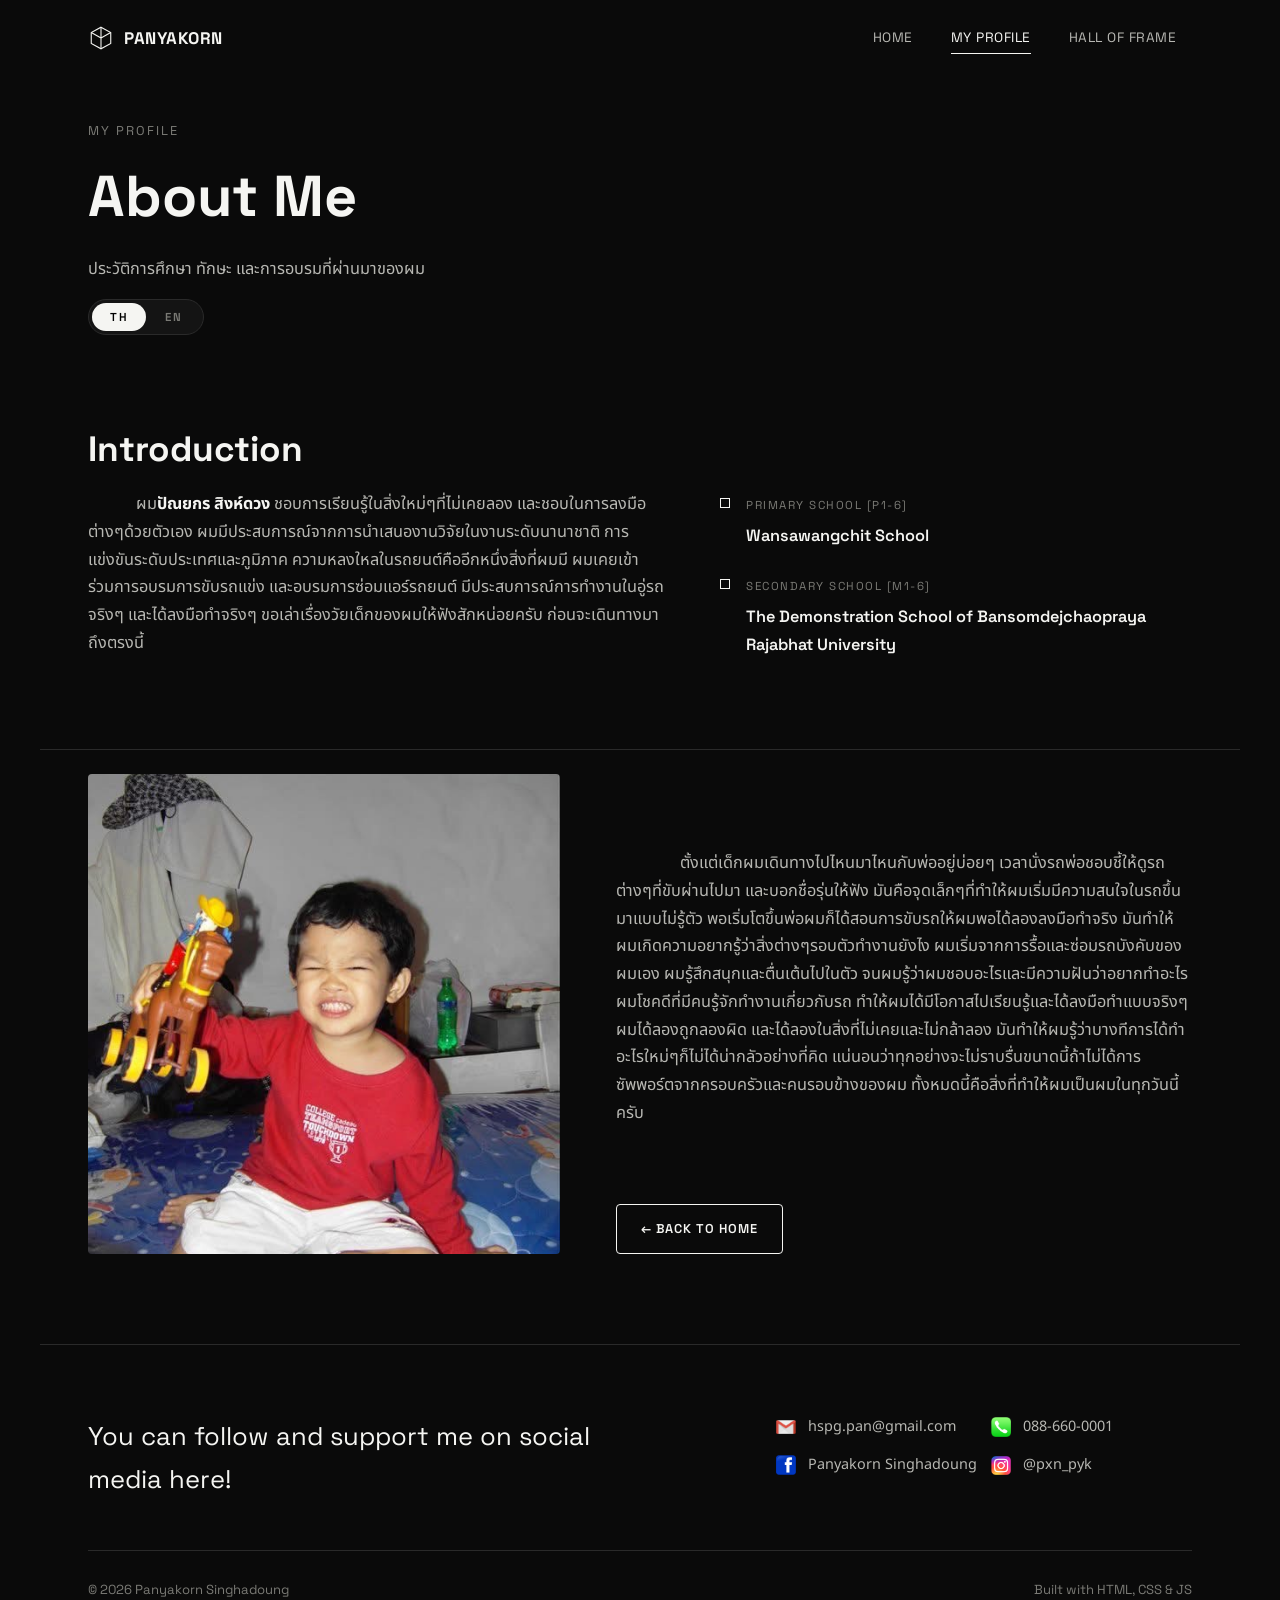
==== about.html @ c21e84cf "เปลี่ยนปุ่ม ORCID เป็นปุ่ม DOI ชี้ตรงไปหา paper บน IEEE Xplore ปุ่มเดิมพาไปหน้า ORCID ซึ่งเป็นรายการ" ====
<!DOCTYPE html>
<!-- data-active-lang = ภาษาที่กำลังแสดงอยู่ ('th' หรือ 'en') — js/script.js เป็นคนสลับค่านี้ตอนกดปุ่ม
     ค่าที่ตั้งไว้ตรงนี้คือภาษาเริ่มต้นตอนเปิดหน้าครั้งแรก -->
<html lang="th" data-active-lang="th">
<head>
<meta charset="UTF-8">
<meta name="viewport" content="width=device-width, initial-scale=1.0">
<title>My Profile | Panyakorn Singhadoung</title>
<meta name="description" content="ประวัติการศึกษา ทักษะ และการอบรมของ ปัณยกร สิงห์ดวง (Panyakorn Singhadoung)">
<link rel="canonical" href="https://panyakorn-pan.github.io/panyakorn-portfolio/about.html">

<!-- ===== การ์ดพรีวิวตอนแชร์ลิงก์ (ดูคำอธิบายเต็มใน index.html) ===== -->
<meta property="og:type" content="profile">
<meta property="og:site_name" content="Panyakorn Singhadoung">
<meta property="og:locale" content="th_TH">
<meta property="og:url" content="https://panyakorn-pan.github.io/panyakorn-portfolio/about.html">
<meta property="og:title" content="About Me — Panyakorn Singhadoung">
<meta property="og:description" content="ประวัติส่วนตัว การศึกษา และเรื่องเล่าวัยเด็ก ก่อนจะมาเป็นนักพัฒนา AI และหุ่นยนต์">
<meta property="og:image" content="https://panyakorn-pan.github.io/panyakorn-portfolio/images/og-card.jpg?v=2">
<meta property="og:image:width" content="1200">
<meta property="og:image:height" content="630">
<meta property="og:image:alt" content="Panyakorn Singhadoung">
<meta name="twitter:card" content="summary_large_image">
<meta name="twitter:title" content="About Me — Panyakorn Singhadoung">
<meta name="twitter:description" content="ประวัติส่วนตัว การศึกษา และเรื่องเล่าวัยเด็ก ก่อนจะมาเป็นนักพัฒนา AI และหุ่นยนต์">
<meta name="twitter:image" content="https://panyakorn-pan.github.io/panyakorn-portfolio/images/og-card.jpg?v=2">
<meta name="theme-color" content="#0a0a0a">

<link rel="icon" href="data:image/svg+xml,<svg xmlns=%22http://www.w3.org/2000/svg%22 viewBox=%220 0 100 100%22><rect width=%22100%22 height=%22100%22 rx=%2212%22 fill=%22%230a0a0a%22/><text x=%2250%22 y=%2266%22 font-size=%2250%22 font-family=%22sans-serif%22 font-weight=%22bold%22 fill=%22%23ffffff%22 text-anchor=%22middle%22>PS</text></svg>">
<link rel="preconnect" href="https://fonts.googleapis.com">
<link rel="preconnect" href="https://fonts.gstatic.com" crossorigin>
<link href="https://fonts.googleapis.com/css2?family=Noto+Sans+Thai:wght@300;400;500;600;700&family=Space+Grotesk:wght@500;600;700&display=swap" rel="stylesheet">
<link rel="stylesheet" href="css/style.css?v=15">
</head>
<body>

<!-- ม่านเปลี่ยนหน้า — เปิดหน้ามาม่านจะจางหายเอง / กดลิงก์แล้วม่านจะกลับมาก่อนเปลี่ยนหน้า -->
<div class="page-curtain"></div>

<header class="navbar" id="navbar">
  <div class="navbar__inner container">
    <a href="index.html" class="navbar__brand">
      <span class="logo-mark">
        <svg viewBox="0 0 48 48" fill="none" xmlns="http://www.w3.org/2000/svg" stroke="currentColor">
          <path d="M24 4L42 14V34L24 44L6 34V14L24 4Z" stroke-width="2"/>
          <path d="M24 4V24M24 24L42 14M24 24L6 14M24 24V44" stroke-width="2"/>
        </svg>
      </span>
      PANYAKORN
    </a>
    <nav class="navbar__nav" id="navMenu">
      <a href="index.html" class="nav-link">Home</a>
      <a href="about.html" class="nav-link active">My Profile</a>
      <a href="portfolio.html" class="nav-link">Hall of Frame</a>
    </nav>
    <button class="navbar__toggle" id="navToggle" aria-label="เปิดเมนู">
      <span></span><span></span><span></span>
    </button>
  </div>
</header>

<main>
  <div class="container page-header page-header--tight">
    <p class="page-header__eyebrow reveal">My Profile</p>
    <h1 class="page-header__title reveal">About Me</h1>
    <p class="page-header__desc reveal" data-lang="th">
      ประวัติการศึกษา ทักษะ และการอบรมที่ผ่านมาของผม
    </p>
    <p class="page-header__desc reveal" data-lang="en">
      My education, skills, and the training I've been through
    </p>

    <!-- ปุ่มเปลี่ยนภาษา TH / EN -->
    <div class="lang-switch reveal" id="langSwitch">
      <button type="button" class="lang-btn" data-set-lang="th">TH</button>
      <button type="button" class="lang-btn" data-set-lang="en">EN</button>
    </div>
  </div>

  <!-- About -->
  <section id="about" class="container section">
    <h2 class="section__title reveal">Introduction</h2>
    <div class="about__grid">
      <p class="about__text reveal" data-lang="th">
        &emsp;&emsp;&emsp;ผม<strong>ปัณยกร สิงห์ดวง</strong> ชอบการเรียนรู้ในสิ่งใหม่ๆที่ไม่เคยลอง และชอบในการลงมือต่างๆด้วยตัวเอง
        ผมมีประสบการณ์จากการนำเสนองานวิจัยในงานระดับนานาชาติ การแข่งขันระดับประเทศและภูมิภาค
        ความหลงใหลในรถยนต์คืออีกหนึ่งสิ่งที่ผมมี ผมเคยเข้าร่วมการอบรมการขับรถแข่ง และอบรมการซ่อมแอร์รถยนต์
        มีประสบการณ์การทำงานในอู่รถจริงๆ และได้ลงมือทำจริงๆ ขอเล่าเรื่องวัยเด็กของผมให้ฟังสักหน่อยครับ ก่อนจะเดินทางมาถึงตรงนี้
      </p>
      <p class="about__text reveal" data-lang="en">
        &emsp;&emsp;&emsp;I'm <strong>Panyakorn Singhadoung</strong>. I love learning things I've never tried before,
        and I enjoy getting hands-on with everything myself. I have experience presenting research at international
        conferences, as well as competing at national and regional levels. A passion for cars is another part of who
        I am — I've attended race driving training and automotive air conditioning repair training, and I've worked
        hands-on in a real garage. Let me tell you a little about my childhood, before I arrived where I am today.
      </p>

      <div class="edu-timeline reveal">
        <div class="edu-item">
          <div class="edu-dot"></div>
          <div class="edu-info">
            <span class="edu-level">Primary School [P1-6]</span>
            <h4>Wansawangchit School</h4>
          </div>
        </div>
        <div class="edu-item">
          <div class="edu-dot"></div>
          <div class="edu-info">
            <span class="edu-level">Secondary School [M1-6]</span>
            <h4>The Demonstration School of Bansomdejchaopraya Rajabhat University</h4>
          </div>
        </div>
      </div>
    </div>
  </section>

  <!-- Childhood story -->
  <section id="childhood" class="container section">
    <div class="childhood__grid">
      <div class="childhood__media reveal">
        <img src="images/Auto-slide/1.jpg" alt="Panyakorn's childhood" class="childhood-slide is-active">
        <img src="images/Auto-slide/2.jpg" alt="Panyakorn's childhood" class="childhood-slide">
      </div>
      <!-- คอลัมน์ขวา: ข้อความอยู่กลาง + ปุ่มปักไว้ก้นคอลัมน์
           คอลัมน์นี้สูงเท่ารูปทางซ้าย ปุ่มจึงอยู่ระดับเดียวกับขอบล่างของรูปพอดี -->
      <div class="childhood__col">
      <p class="childhood__text reveal" data-lang="th">
        &emsp;&emsp;&emsp;&emsp;ตั้งแต่เด็กผมเดินทางไปไหนมาไหนกับพ่ออยู่บ่อยๆ เวลานั่งรถพ่อชอบชี้ให้ดูรถต่างๆที่ขับผ่านไปมา และบอกชื่อรุ่นให้ฟัง
        มันคือจุดเล็กๆที่ทำให้ผมเริ่มมีความสนใจในรถขึ้นมาแบบไม่รู้ตัว พอเริ่มโตขึ้นพ่อผมก็ได้สอนการขับรถให้ผมพอได้ลองลงมือทำจริง
        มันทำให้ผมเกิดความอยากรู้ว่าสิ่งต่างๆรอบตัวทำงานยังไง ผมเริ่มจากการรื้อและซ่อมรถบังคับของผมเอง ผมรู้สึกสนุกและตื่นเต้นไปในตัว
        จนผมรู้ว่าผมชอบอะไรและมีความฝันว่าอยากทำอะไร ผมโชคดีที่มีคนรู้จักทำงานเกี่ยวกับรถ ทำให้ผมได้มีโอกาสไปเรียนรู้และได้ลงมือทำแบบจริงๆ
        ผมได้ลองถูกลองผิด และได้ลองในสิ่งที่ไม่เคยและไม่กล้าลอง มันทำให้ผมรู้ว่าบางทีการได้ทำอะไรใหม่ๆก็ไม่ได้น่ากลัวอย่างที่คิด
        แน่นอนว่าทุกอย่างจะไม่ราบรื่นขนาดนี้ถ้าไม่ได้การซัพพอร์ตจากครอบครัวและคนรอบข้างของผม ทั้งหมดนี้คือสิ่งที่ทำให้ผมเป็นผมในทุกวันนี้ครับ
      </p>
      <p class="childhood__text reveal" data-lang="en">
        &emsp;&emsp;&emsp;&emsp;Ever since I was little, I often travelled around with my dad. While riding in the car,
        he liked to point out the cars passing by and tell me their model names. That was the small spark that got me
        interested in cars without even realising it. As I grew older, my dad taught me how to drive, giving me the
        chance to actually try it hands-on. It made me curious about how the things around me work. I started by taking
        apart and repairing my own RC cars — I found it fun and exciting at the same time. That's how I came to know
        what I love and what I dream of doing. I was lucky to know people who work with cars, which gave me the chance
        to learn and get real hands-on experience. I got to try, make mistakes, and attempt things I had never done or
        never dared to do. It taught me that trying something new isn't always as scary as it seems. Of course, none of
        this would have gone so smoothly without the support of my family and the people around me. All of this is what
        has made me who I am today.
      </p>

        <a href="index.html" class="btn-outline about-back-btn">← Back to Home</a>
      </div>
    </div>
  </section>
</main>

<footer class="footer container">
  <div class="footer__top">
    <p class="footer__tagline reveal">
      You can follow and support me on social media here!
    </p>
    <div class="footer__contact reveal">
      <a href="mailto:hspg.pan@gmail.com" class="contact-item"><img class="contact-icon" src="images/icons/email.png" alt="">hspg.pan@gmail.com</a>
      <a href="tel:0886600001" class="contact-item"><img class="contact-icon" src="images/icons/phone.png" alt="">088-660-0001</a>
      <span class="contact-item"><img class="contact-icon" src="images/icons/facebook.png" alt="">Panyakorn Singhadoung</span>
      <a href="https://instagram.com/pxn_pyk" target="_blank" rel="noopener" class="contact-item"><img class="contact-icon" src="images/icons/instagram.png" alt="">@pxn_pyk</a>
    </div>
  </div>
  <div class="footer__bottom">
    <span>© <span id="year"></span> Panyakorn Singhadoung</span>
    <span>Built with HTML, CSS &amp; JS</span>
  </div>
</footer>

<a href="#" class="scroll-top" id="scrollTop" aria-label="กลับขึ้นบนสุด">↑</a>

<script src="js/script.js?v=15"></script>
</body>
</html>
---- css/style.css ----
/* ==========================================================================
   Panyakorn Singhadoung — Portfolio
   Theme: Monochrome / Photo-block (inspired by user's Canva concept)
   ========================================================================== */

:root {
  --bg: #0a0a0a;
  --panel: #000000;
  --surface: #141414;
  --surface-2: #1c1c1c;
  --border: #2a2a2a;
  --text: #f5f5f2;
  --text-dim: #b7b7b2;
  --text-faint: #7a7a75;
  /* สีเน้น "สีเดียว" ของทั้งเว็บ ใช้กับปุ่มลิงก์ไปสำนักพิมพ์ (ปุ่ม DOI) เท่านั้น
     เป็นสีน้ำเงิน IEEE (#00629b) ที่ทำให้สว่างขึ้นเพื่อให้อ่านออกบนพื้นดำ
     (สีต้นฉบับเข้มเกินไป วางบนพื้น #0a0a0a แล้วแทบมองไม่เห็น)
     ⚠️ ธีมเว็บนี้คือขาวดำล้วน ถ้าจะเพิ่มสีเน้นอื่นอีก ให้คิดให้ดีก่อน */
  --accent: #4f9fd4;
  --radius: 4px;
  --font-head: 'Space Grotesk', 'Noto Sans Thai', sans-serif;
  --font-body: 'Noto Sans Thai', sans-serif;
}

* { margin: 0; padding: 0; box-sizing: border-box; }

html { scroll-behavior: smooth; }

body {
  background: var(--bg);
  color: var(--text);
  font-family: var(--font-body);
  line-height: 1.7;
  overflow-x: hidden;
}

.container {
  width: 100%;
  max-width: 1200px;
  margin: 0 auto;
  /* ระยะขอบซ้าย-ขวา ปรับตามขนาดจอเอง: มือถือ 20px / แท็บเล็ต-คอมค่อยๆ กว้างขึ้น / สูงสุด 48px
     ⚠️ คลาสอื่นที่ใช้คู่กับ .container (เช่น .section .page-header .footer)
        ห้ามเขียน padding แบบย่อ เช่น "90px 0" เพราะจะไปล้างระยะขอบนี้ทิ้ง
        ทำให้เนื้อหาชิดขอบจอ ให้ใช้ padding-top / padding-bottom แยกเสมอ */
  padding: 0 clamp(20px, 4vw, 48px);
}

img { max-width: 100%; display: block; }
a { color: inherit; text-decoration: none; }

/* ---------- Logo mark ---------- */
.logo-mark {
  width: 26px;
  height: 26px;
  flex-shrink: 0;
}
.logo-mark svg { width: 100%; height: 100%; }

/* ---------- Navbar ---------- */
.navbar {
  position: fixed;
  top: 0; left: 0; right: 0;
  z-index: 100;
  background: rgba(10, 10, 10, 0);
  border-bottom: 1px solid transparent;
  transition: border-color .3s ease, background .3s ease;
}
.navbar.scrolled {
  border-bottom-color: var(--border);
  background: rgba(10, 10, 10, 0.92);
  backdrop-filter: blur(8px);
}
.navbar__inner {
  display: flex;
  align-items: center;
  justify-content: space-between;
  height: 76px;
}
.navbar__brand {
  display: flex;
  align-items: center;
  gap: 10px;
  font-family: var(--font-head);
  font-weight: 700;
  font-size: 1.05rem;
  letter-spacing: 0.5px;
  color: var(--text);
}
.navbar__nav {
  display: flex;
  gap: 6px;
}
.nav-link {
  font-family: var(--font-head);
  font-size: 0.85rem;
  letter-spacing: 0.5px;
  text-transform: uppercase;
  color: var(--text-dim);
  padding: 10px 16px;
  transition: color .2s ease;
  position: relative;
}
.nav-link::after {
  content: '';
  position: absolute;
  left: 16px; right: 16px; bottom: 6px;
  height: 1px;
  background: var(--text);
  transform: scaleX(0);
  transform-origin: left;
  transition: transform .25s ease;
}
.nav-link:hover { color: var(--text); }
.nav-link:hover::after { transform: scaleX(1); }
.nav-link.active { color: var(--text); }
.nav-link.active::after { transform: scaleX(1); }

/* ปุ่มขีดสามขีด (โผล่เฉพาะจอมือถือ)
   ไม่ใส่กรอบสี่เหลี่ยม เพราะกรอบสี var(--border) จางเกินบนพื้นดำ
   จนเห็นเป็นสี่เหลี่ยมมัวๆ แล้วเส้นบางๆ ข้างในกลืนหายไป
   เอาแค่ 3 ขีดขาวหนาชัดๆ อ่านง่ายกว่าบนจอมือถือความละเอียดสูง */
.navbar__toggle {
  display: none;
  flex-direction: column;
  align-items: center;
  justify-content: center;
  gap: 6px;
  width: 44px;          /* พื้นที่กดขนาดมาตรฐานสำหรับนิ้ว */
  height: 44px;
  padding: 0;
  background: transparent;
  border: none;
  cursor: pointer;
}
.navbar__toggle span {
  display: block;
  width: 26px;
  height: 3px;
  border-radius: 2px;
  background: var(--text);
  transition: transform .25s ease, opacity .25s ease;
}
/* ตอนเปิดเมนู 3 ขีดพับเป็นกากบาท — 9px = ความสูงเส้น 3px + ระยะห่าง 6px
   ถ้าแก้ height หรือ gap ด้านบน ต้องแก้เลข 9px นี้ให้ตรงกันด้วย */
.navbar__toggle.open span:nth-child(1) { transform: translateY(9px) rotate(45deg); }
.navbar__toggle.open span:nth-child(2) { opacity: 0; }
.navbar__toggle.open span:nth-child(3) { transform: translateY(-9px) rotate(-45deg); }

/* ---------- Buttons ---------- */
.btn-outline {
  display: inline-flex;
  align-items: center;
  gap: 10px;
  padding: 13px 24px;
  border: 1px solid var(--text);
  border-radius: var(--radius);
  font-family: var(--font-head);
  font-size: 0.8rem;
  letter-spacing: 1px;
  text-transform: uppercase;
  font-weight: 600;
  color: var(--text);
  background: transparent;
  transition: background .2s ease, color .2s ease;
  width: fit-content;
}
.btn-outline:hover { background: var(--text); color: #000; }
.btn-outline .arrow { transition: transform .2s ease; }
.btn-outline:hover .arrow { transform: translateX(4px); }

.btn-solid {
  display: inline-flex;
  align-items: center;
  gap: 10px;
  padding: 13px 26px;
  border-radius: var(--radius);
  font-family: var(--font-head);
  font-size: 0.8rem;
  letter-spacing: 1px;
  text-transform: uppercase;
  font-weight: 600;
  background: var(--text);
  color: #000;
  transition: opacity .2s ease;
  width: fit-content;
}
.btn-solid:hover { opacity: 0.8; }
.btn-solid .arrow { transition: transform .2s ease; }
.btn-solid:hover .arrow { transform: translate(3px, -3px); }

/* ---------- Page header (for sub-pages) ---------- */
.page-header {
  /* แยก top/bottom ไม่ใช้แบบย่อ เพื่อไม่ให้ไปล้างระยะขอบซ้าย-ขวาของ .container */
  padding-top: 160px;
  padding-bottom: 60px;
}
.page-header--center {
  text-align: center;
}
.page-header--center .page-header__desc {
  margin-left: auto;
  margin-right: auto;
  max-width: none;
  white-space: nowrap;
  font-size: clamp(0.62rem, 2.7vw, 1.02rem);
}
.page-header--center .page-header__title {
  font-size: clamp(2.6rem, 7.5vw, 4.6rem);
}
.page-header__eyebrow {
  font-family: var(--font-head);
  font-size: 0.8rem;
  letter-spacing: 2px;
  text-transform: uppercase;
  color: var(--text-faint);
  margin-bottom: 16px;
}
.page-header__title {
  font-family: var(--font-head);
  font-weight: 700;
  font-size: clamp(2.2rem, 6vw, 3.6rem);
  margin-bottom: 20px;
}
.page-header__desc {
  color: var(--text-dim);
  max-width: 620px;
  font-size: 1.02rem;
}

/* ---------- Language switch (TH / EN) ---------- */
.lang-switch {
  display: inline-flex;
  gap: 1px;
  margin-top: 24px;
  border: 1px solid var(--border);
  border-radius: 999px;
  padding: 3px;
  background: var(--surface);
}
.lang-btn {
  font-family: var(--font-head);
  font-size: 0.72rem;
  letter-spacing: 1.5px;
  font-weight: 600;
  padding: 7px 18px;
  border: none;
  border-radius: 999px;
  background: transparent;
  color: var(--text-faint);
  cursor: pointer;
  transition: background .2s ease, color .2s ease;
}
.lang-btn:hover { color: var(--text); }
.lang-btn.active { background: var(--text); color: #000; }
/* ในหน้ารายละเอียดผลงาน ปุ่มอยู่บนสุดของคอลัมน์ขวาอยู่แล้ว ไม่ต้องเว้นบนซ้ำ */
.project-detail__info .lang-switch { margin-top: 0; align-self: flex-start; }
/* ---- การซ่อน/แสดงข้อความตามภาษา ----
   คุมด้วย CSS ล้วน โดยอ่านจาก data-active-lang ที่แท็ก <html>
   ทำแบบนี้เพราะ: ถ้ารอให้ JS มาซ่อน แล้ว JS โหลดช้าหรือเบราว์เซอร์ยังใช้ไฟล์เก่าที่แคชไว้
   ข้อความจะโผล่ทั้ง 2 ภาษาพร้อมกัน (อาการ "รวน") — วิธีนี้ซ่อนไว้ตั้งแต่แรกเสมอ ไม่ต้องรอ JS */
[data-lang] { display: none; }
html[data-active-lang="th"] [data-lang="th"] { display: block; }
html[data-active-lang="en"] [data-lang="en"] { display: block; }
/* ลดระยะห่างระหว่างปุ่มเปลี่ยนภาษา กับหัวข้อ Introduction ที่อยู่ถัดลงมา
   (เจาะจงเฉพาะ #about ในหน้า My Profile — ไม่กระทบ section อื่นในเว็บ) */
#about { padding-top: 24px; }

/* หัวข้อบนสุดแบบกระชับ (ใช้เฉพาะหน้า My Profile) — ขยับขึ้นบน + ลดช่องไฟระหว่างบรรทัด
   ไม่กระทบหน้า Hall of Frame กับหน้ารายละเอียดผลงาน ที่ใช้ .page-header ปกติ */
.page-header--tight { padding-top: 120px; }
.page-header--tight .page-header__eyebrow { margin-bottom: 6px; }
.page-header--tight .page-header__title { margin-bottom: 10px; }
.page-header--tight .lang-switch { margin-top: 16px; }

/* ---------- Split block (hero / preview rows) ---------- */
.split-block {
  display: grid;
  grid-template-columns: 1fr 1fr;
  min-height: 560px;
  border-bottom: 1px solid var(--border);
}
.split-block__panel {
  background: var(--panel);
  padding: 90px 64px;
  display: flex;
  flex-direction: column;
  justify-content: center;
  gap: 22px;
}
.split-block__media {
  position: relative;
  overflow: hidden;
  background: var(--surface);
  min-height: 320px;
}
.split-block__media img {
  position: absolute;
  inset: 0;
  width: 100%;
  height: 100%;
  object-fit: cover;
}

.media-placeholder {
  position: absolute;
  inset: 0;
  display: flex;
  flex-direction: column;
  align-items: center;
  justify-content: center;
  gap: 14px;
  text-align: center;
  padding: 24px;
  color: var(--text-faint);
  background:
    repeating-linear-gradient(135deg, var(--surface), var(--surface) 18px, var(--surface-2) 18px, var(--surface-2) 36px);
}
.media-placeholder svg { width: 46px; height: 46px; opacity: 0.5; }
.media-placeholder p {
  font-size: 0.78rem;
  line-height: 1.6;
  max-width: 260px;
  font-family: var(--font-head);
  letter-spacing: 0.3px;
}

/* Hero-specific */
.hero-panel__logo { margin-bottom: auto; }
.hero-panel__name {
  font-family: var(--font-head);
  line-height: 1.05;
}
.hero-panel__name .line-sm {
  display: block;
  font-size: clamp(1.1rem, 2.2vw, 1.5rem);
  font-weight: 500;
  color: var(--text-dim);
  margin-bottom: 6px;
}
.hero-panel__name .line-lg {
  display: block;
  font-size: clamp(2.1rem, 5.2vw, 3.4rem);
  font-weight: 700;
}

/* ---- ชื่อบนหน้าแรกเลื่อนขึ้นมาทีละบรรทัด ----
   .line-mask = กรอบซ่อน ตัวหนังสือข้างในเริ่มจากใต้กรอบแล้วเลื่อนขึ้นมา
   ทำด้วย CSS animation ล้วน (ไม่ใช้ JS) ถ้า JS พังอนิเมชันก็ยังทำงาน
   padding/margin-bottom เผื่อที่ให้หางตัว y กับ g ไม่ถูกกรอบตัดขาด */
.line-mask {
  display: block;
  overflow: hidden;
  /* เผื่อที่ให้หางตัว y / g ไม่ถูกกรอบตัด (line-height 1.05 แคบกว่าความสูงหมึกจริงของฟอนต์)
     margin-bottom ติดลบเท่ากัน เพื่อหักระยะคืน ระยะห่างระหว่างบรรทัดจึงไม่เปลี่ยน */
  padding-bottom: 0.26em;
  margin-bottom: -0.26em;
}
.line-mask > .line-lg {
  animation: lineUp 1.15s cubic-bezier(.16, 1, .3, 1) both;
}
/* หน่วงเวลาไล่กันทีละบรรทัด = จังหวะแบบม่านเปิด
   เว้นห่างกัน 0.15s ยิ่งห่างยิ่งเห็นชัดว่ามาทีละบรรทัด (แต่ถ้าห่างเกินจะรู้สึกอืด) */
.line-mask:nth-child(1) > .line-lg { animation-delay: .35s; }
.line-mask:nth-child(2) > .line-lg { animation-delay: .50s; }
.line-mask:nth-child(3) > .line-lg { animation-delay: .65s; }
@keyframes lineUp {
  /* 130% ไม่ใช่ 110% — เพราะกรอบถูกขยายลงมาด้วย padding-bottom ด้านบน
     ถ้าดันลงน้อยกว่านี้ หัวตัวอักษรจะโผล่เป็นเส้นบางๆ ให้เห็นก่อนอนิเมชันเริ่ม */
  from { transform: translateY(130%); }
  to   { transform: translateY(0); }
}
/* โลโก้กับรูปค่อยๆ จางเข้ามาก่อนชื่อเล็กน้อย */
.hero-panel .hero-panel__logo {
  animation: fadeIn .8s ease .12s both;
}
@keyframes fadeIn {
  from { opacity: 0; }
  to   { opacity: 1; }
}
.hero-panel__tagline {
  color: var(--text-dim);
  font-size: 0.95rem;
  max-width: 420px;
}

/* Preview block text */
.preview-panel__title {
  font-family: var(--font-head);
  font-weight: 700;
  font-size: clamp(1.8rem, 4vw, 2.6rem);
}
.preview-panel__desc {
  color: var(--text-dim);
  font-size: 0.98rem;
  max-width: 420px;
}

/* ---------- Section shared ---------- */
.section { padding-top: 90px; padding-bottom: 90px; border-bottom: 1px solid var(--border); }
.section:last-of-type { border-bottom: none; }
.section__title {
  font-family: var(--font-head);
  font-weight: 700;
  font-size: clamp(1.6rem, 3vw, 2.2rem);
  margin-bottom: 12px;
}
.section__subtitle {
  color: var(--text-dim);
  margin-bottom: 44px;
  max-width: 640px;
}

/* ---------- About page ---------- */
.about__grid {
  display: grid;
  grid-template-columns: 1.1fr 0.9fr;
  gap: 56px;
  align-items: start;
}
.about__text { color: var(--text-dim); font-size: 1.02rem; }
.about__text strong { color: var(--text); }

.edu-timeline { display: flex; flex-direction: column; gap: 22px; }
.edu-item { display: flex; gap: 16px; align-items: flex-start; }
.edu-dot {
  width: 10px; height: 10px;
  margin-top: 7px;
  border: 1px solid var(--text);
  flex-shrink: 0;
}
.edu-level {
  font-family: var(--font-head);
  font-size: 0.72rem;
  color: var(--text-faint);
  text-transform: uppercase;
  letter-spacing: 1.5px;
}
.edu-info h4 { font-size: 1.02rem; margin-top: 4px; color: var(--text); font-weight: 600; font-family: var(--font-head); }

/* Childhood story */
#childhood { padding-top: 24px; }
.childhood__grid {
  display: grid;
  grid-template-columns: 0.9fr 1.1fr;
  gap: 56px;
  align-items: center;
}
.childhood__media {
  position: relative;
  overflow: hidden;
  background: var(--surface);
  min-height: 480px;
  border-radius: var(--radius);
}
.childhood__media img {
  position: absolute;
  inset: 0;
  width: 100%;
  height: 100%;
  object-fit: cover;
}
.childhood__media .childhood-slide {
  opacity: 0;
  transition: opacity 1.4s ease;
}
.childhood__media .childhood-slide.is-active {
  opacity: 1;
}
.childhood__text { color: var(--text-dim); font-size: 1.02rem; }

/* ---------- Portfolio / Hall of Frame ---------- */
.portfolio__filters {
  display: flex;
  flex-wrap: wrap;
  gap: 10px;
  margin-bottom: 32px;
}
.filter-pill {
  font-family: var(--font-head);
  font-size: 0.78rem;
  letter-spacing: 1px;
  text-transform: uppercase;
  font-weight: 600;
  padding: 10px 20px;
  border-radius: 999px;
  border: 1px solid var(--border);
  background: transparent;
  color: var(--text-dim);
  cursor: pointer;
  transition: background .2s ease, color .2s ease, border-color .2s ease;
}
.filter-pill:hover { border-color: var(--text); color: var(--text); }
.filter-pill.active { background: var(--text); color: #000; border-color: var(--text); }
.project-card.is-hidden { display: none; }
.portfolio__grid {
  display: grid;
  grid-template-columns: repeat(2, 1fr);
  gap: 1px;
  background: var(--border);
  border: 1px solid var(--border);
}
.project-card {
  background: var(--bg);
  display: flex;
  flex-direction: column;
  transition: background .25s ease;
}
.project-card:hover { background: var(--surface); }
.project-thumb {
  position: relative;
  aspect-ratio: 4 / 3;
  background: var(--surface);
  overflow: hidden;
}
.project-thumb img {
  width: 100%;
  height: 100%;
  object-fit: cover;
}

/* ชั้นทับรูปตอนเอาเมาส์ชี้ — รูปมืดลงแล้วขึ้นข้อความบอกว่ากดได้
   ข้อความอยู่ใน js/portfolio.js (ค้นหาคำว่า project-thumb__overlay) */
.project-thumb__overlay {
  position: absolute;
  inset: 0;
  display: flex;
  align-items: center;
  justify-content: center;
  text-align: center;
  padding: 24px;
  background: rgba(10, 10, 10, 0.78);
  color: var(--text);
  font-family: var(--font-head);
  font-size: 0.78rem;
  letter-spacing: 1.5px;
  text-transform: uppercase;
  font-weight: 600;
  line-height: 1.6;
  opacity: 0;
  transition: opacity .3s ease;
  pointer-events: none;   /* ไม่ให้ขัดการคลิกการ์ด */
}
/* โผล่เฉพาะเครื่องที่มีเมาส์จริง — บนมือถือ/แท็บเล็ตไม่ต้องขึ้น
   เพราะจอสัมผัสไม่มีการ "ชี้" ถ้าเปิดไว้ พอแตะแล้วมันจะค้างโชว์ทับรูป */
@media (hover: hover) and (pointer: fine) {
  .project-card:hover .project-thumb__overlay { opacity: 1; }
}
.project-card__body {
  padding: 24px 28px 28px;
  display: flex;
  flex-direction: column;
  gap: 10px;
  /* ให้เนื้อการ์ดยืดเต็มความสูงที่เหลือ แถบ View Project ด้านล่างจะได้อยู่ระดับเดียวกันทุกใบ
     ถึงชื่องานจะยาวไม่เท่ากัน */
  flex: 1;
}
/* กล่องรวมป้ายหมวดหมู่ — ใส่ได้หลายป้าย เรียงข้างกัน ถ้าไม่พอจะตัดขึ้นบรรทัดใหม่เอง */
.project-badges {
  display: flex;
  flex-wrap: wrap;
  gap: 8px;
}
.project-badge {
  font-family: var(--font-head);
  font-size: 0.68rem;
  letter-spacing: 1px;
  text-transform: uppercase;
  padding: 6px 12px;
  border: 1px solid var(--border);
  color: var(--text-dim);
  width: fit-content;
}
.project-card__title { font-size: 1.1rem; font-weight: 700; color: var(--text); font-family: var(--font-head); }

/* แถบ "View Project" ท้ายการ์ด — สัญญาณว่ากดเข้าไปดูได้ เห็นตลอดเวลาไม่ต้องเอาเมาส์ชี้
   margin-top: auto ดันแถบนี้ลงไปติดก้นการ์ดเสมอ ทุกใบจะเรียงตรงกันเป็นแถว */
.project-cta {
  margin-top: auto;
  padding-top: 16px;
  border-top: 1px solid var(--border);
  display: block;
  font-family: var(--font-head);
  font-size: 0.72rem;
  letter-spacing: 1.5px;
  text-transform: uppercase;
  font-weight: 600;
  color: var(--text-faint);
  transition: color .25s ease;
}
.project-card:hover .project-cta { color: var(--text); }

/* ==========================================================================
   หน้าใบเซอร์ภาษาเยอรมัน (goethe.html)
   ใช้เฉพาะหน้านี้หน้าเดียว ไม่กระทบหน้าอื่น
   ========================================================================== */

/* แถบตัวเลขสรุป 3 ช่อง */
.goethe-stats {
  display: grid;
  grid-template-columns: repeat(3, 1fr);
  gap: 1px;
  background: var(--border);
  border: 1px solid var(--border);
}
.goethe-stat {
  background: var(--bg);
  padding: 26px 24px;
  display: flex;
  flex-direction: column;
  gap: 6px;
}
.goethe-stat__num {
  font-family: var(--font-head);
  font-weight: 700;
  font-size: clamp(1.5rem, 3.2vw, 2.1rem);
  color: var(--text);
  line-height: 1.1;
}
.goethe-stat__label {
  font-size: 0.82rem;
  color: var(--text-faint);
}

/* บันไดไล่ระดับ */
.goethe-section { display: flex; flex-direction: column; gap: 64px; }
.goethe-level { display: flex; flex-direction: column; gap: 24px; }

/* หัวข้อระดับ: ตัวใหญ่ + เส้นยาวคั่น + ป้ายกำกับ */
.goethe-level__head {
  display: flex;
  align-items: center;
  gap: 20px;
}
.goethe-level__mark {
  font-family: var(--font-head);
  font-weight: 700;
  font-size: clamp(2rem, 5vw, 3rem);
  line-height: 1;
  color: var(--text);
}
.goethe-level__line {
  flex: 1;
  height: 1px;
  background: var(--border);
}
.goethe-level__label {
  font-family: var(--font-head);
  font-size: 0.72rem;
  letter-spacing: 2px;
  text-transform: uppercase;
  font-weight: 600;
  color: var(--text-faint);
  white-space: nowrap;
}

/* ตารางใบเซอร์ */
.goethe-grid {
  display: grid;
  grid-template-columns: repeat(4, 1fr);
  gap: 20px;
}
.cert {
  display: flex;
  flex-direction: column;
  gap: 12px;
  padding: 0;
  border: none;
  background: transparent;
  cursor: pointer;
  text-align: left;
  font: inherit;
  color: inherit;
}
.cert__thumb {
  display: block;
  position: relative;
  aspect-ratio: 3 / 4;          /* ใบประกาศเป็นแนวตั้ง */
  overflow: hidden;
  background: var(--surface);
  border: 1px solid var(--border);
  transition: border-color .25s ease;
}
.cert__thumb img {
  width: 100%;
  height: 100%;
  object-fit: cover;
  transition: opacity .25s ease;
}
.cert__code {
  font-family: var(--font-head);
  font-size: 0.78rem;
  letter-spacing: 1.5px;
  font-weight: 600;
  color: var(--text-dim);
  transition: color .25s ease;
}
/* ไฮไลต์ตอนเอาเมาส์ชี้ — เฉพาะเครื่องที่มีเมาส์จริง มือถือไม่ต้อง */
@media (hover: hover) and (pointer: fine) {
  .cert:hover .cert__thumb { border-color: var(--text); }
  .cert:hover .cert__thumb img { opacity: .75; }
  .cert:hover .cert__code { color: var(--text); }
}
.cert:focus-visible .cert__thumb { border-color: var(--text); }

/* ใบที่ยังไม่ได้ใส่รูป */
.cert--empty { cursor: default; }
.cert__missing {
  position: absolute;
  inset: 0;
  display: flex;
  align-items: center;
  justify-content: center;
  text-align: center;
  padding: 14px;
  font-size: 0.66rem;
  line-height: 1.5;
  color: var(--text-faint);
  background:
    repeating-linear-gradient(135deg, var(--surface), var(--surface) 14px, var(--surface-2) 14px, var(--surface-2) 28px);
}

.goethe-back { margin-top: 8px; }
.project-award {
  font-size: 0.9rem;
  color: var(--text-dim);
  border-left: 2px solid var(--text);
  padding: 12px 16px;
  line-height: 1.6;
}
.project-award em { color: var(--text-faint); font-style: italic; font-size: 0.8rem; }
.project-meta {
  font-family: var(--font-head);
  font-size: 0.76rem;
  color: var(--text-faint);
  margin-top: auto;
}

/* ---------- Project detail page ---------- */
/* แถวปุ่มลิงก์ท้ายรายละเอียดงาน (View Full Paper + ORCID)
   flex-wrap ไว้เพื่อให้จอแคบปุ่มตกลงมาเรียงกันเองแทนที่จะล้นขอบ */
.project-links {
  display: flex;
  flex-wrap: wrap;
  gap: 12px;
  align-items: center;
  margin-top: 4px;
}

/* ปุ่มไปหน้า paper ตัวจริงบนเว็บสำนักพิมพ์ (ผ่านลิงก์ DOI)
   ทรงเดียวกับ .btn-outline เป๊ะ (ขนาด/ฟอนต์/ระยะ) ต่างแค่สีเส้นกับสีตัวอักษร
   จะได้ยืนคู่กับปุ่มอื่นแล้วดูเป็นชุดเดียวกัน ไม่ใช่ปุ่มแปลกปลอม */
.btn-doi {
  display: inline-flex;
  align-items: center;
  gap: 10px;
  padding: 13px 22px;
  border: 1px solid var(--accent);
  border-radius: var(--radius);
  font-family: var(--font-head);
  font-size: 0.8rem;
  letter-spacing: 1px;
  text-transform: uppercase;
  font-weight: 600;
  color: var(--accent);
  background: transparent;
  transition: background .2s ease, color .2s ease;
  width: fit-content;
}
.btn-doi:hover { background: var(--accent); color: #0a0a0a; }
/* ไอคอนวาดด้วย currentColor ล้วน (ลูกศรออกนอกกรอบ = เปิดเว็บภายนอก)
   ⚠️ ห้ามใส่สีตายตัว เพราะตอน hover พื้นเปลี่ยนเป็นสีน้ำเงิน เส้นต้องพลิกเป็นสีเข้มตามไปด้วย
      ถ้า fix สีไว้ ไอคอนจะกลืนหายไปกับพื้นตอนเอาเมาส์ไปชี้ */
.btn-doi svg { width: 17px; height: 17px; flex-shrink: 0; }

.project-paper-btn {
  margin-top: 0;
}
.project-back {
  margin-top: 72px;
}

/* ---------- About page: back-to-home button ---------- */
/* คอลัมน์ขวาของเรื่องเล่าวัยเด็ก (ข้อความ + ปุ่มกลับหน้าแรก)
   align-self: stretch  = ให้คอลัมน์สูงเท่ารูปทางซ้าย (ลบล้าง align-items: center ของตาราง)
   grid-template-rows: 1fr auto = แถวบนคือข้อความ (ยืดเต็ม) แถวล่างคือปุ่ม
   ผลคือปุ่มถูกปักไว้ก้นคอลัมน์ = อยู่ระดับเดียวกับขอบล่างของรูปพอดีทุกขนาดจอ */
.childhood__col {
  align-self: stretch;
  display: grid;
  grid-template-rows: 1fr auto;
}
.childhood__col .childhood__text { align-self: center; }
.about-back-btn { justify-self: start; }

.project-detail__grid {
  display: grid;
  grid-template-columns: 1.3fr 1fr;
  gap: 48px;
  align-items: start;
}
.project-detail__info { display: flex; flex-direction: column; gap: 24px; }
.project-detail__desc { color: var(--text-dim); font-size: 1.02rem; }

.project-slider {
  position: relative;
  aspect-ratio: 4 / 3;
  background: var(--surface);
  overflow: hidden;
  border: 1px solid var(--border);
  touch-action: pan-y;
}
.project-slider__track {
  display: flex;
  height: 100%;
  transition: transform .4s ease;
}
.project-slider__slide {
  flex: 0 0 100%;
  height: 100%;
  position: relative;
}
.project-slider__slide img {
  width: 100%;
  height: 100%;
  object-fit: cover;
  cursor: zoom-in;
}
.project-slider__btn {
  position: absolute;
  top: 50%;
  transform: translateY(-50%);
  width: 40px;
  height: 40px;
  border-radius: 50%;
  background: rgba(10, 10, 10, 0.55);
  border: 1px solid var(--border);
  color: var(--text);
  font-size: 1.4rem;
  line-height: 1;
  display: flex;
  align-items: center;
  justify-content: center;
  cursor: pointer;
  transition: background .2s ease, border-color .2s ease;
}
.project-slider__btn:hover { background: rgba(10, 10, 10, 0.85); border-color: var(--text); }
.project-slider__btn--prev { left: 14px; }
.project-slider__btn--next { right: 14px; }
.project-slider__dots {
  position: absolute;
  left: 0; right: 0; bottom: 14px;
  display: flex;
  justify-content: center;
  gap: 8px;
}
.project-slider__dot {
  width: 8px; height: 8px;
  border-radius: 50%;
  border: 1px solid var(--text);
  background: transparent;
  cursor: pointer;
  padding: 0;
  transition: background .2s ease;
}
.project-slider__dot.active { background: var(--text); }
.project-slider--single .project-slider__btn,
.project-slider--single .project-slider__dots { display: none; }

.project-slider__thumbs {
  display: flex;
  gap: 8px;
  margin-top: 10px;
  overflow-x: auto;
  scroll-behavior: smooth;
  scrollbar-width: none;
}
.project-slider__thumbs::-webkit-scrollbar { display: none; }
.project-slider__thumb {
  flex: 0 0 calc((100% - 4 * 8px) / 5);
  aspect-ratio: 4 / 3;
  overflow: hidden;
  border: 1px solid var(--border);
  background: var(--surface);
  cursor: pointer;
  padding: 0;
  opacity: 0.55;
  transition: opacity .2s ease, border-color .2s ease;
}
.project-slider__thumb img { width: 100%; height: 100%; object-fit: cover; display: block; }
.project-slider__thumb:hover { opacity: 0.85; }
.project-slider__thumb.active { opacity: 1; border-color: var(--text); }

/* ---------- Lightbox (fullscreen image view) ---------- */
.lightbox {
  position: fixed;
  inset: 0;
  background: rgba(0, 0, 0, 0.92);
  display: flex;
  align-items: center;
  justify-content: center;
  padding: 60px;
  opacity: 0;
  pointer-events: none;
  transition: opacity .25s ease;
  z-index: 200;
}
.lightbox.open { opacity: 1; pointer-events: auto; }
.lightbox__img {
  max-width: 100%;
  max-height: 100%;
  object-fit: contain;
}
.lightbox__close,
.lightbox__btn {
  position: absolute;
  border-radius: 50%;
  background: rgba(255, 255, 255, 0.08);
  border: 1px solid var(--border);
  color: var(--text);
  cursor: pointer;
  display: flex;
  align-items: center;
  justify-content: center;
  transition: background .2s ease, border-color .2s ease;
}
.lightbox__close:hover,
.lightbox__btn:hover { background: rgba(255, 255, 255, 0.16); border-color: var(--text); }
.lightbox__close {
  top: 20px; right: 24px;
  width: 44px; height: 44px;
  font-size: 1.2rem;
}
.lightbox__btn {
  top: 50%;
  transform: translateY(-50%);
  width: 52px; height: 52px;
  font-size: 1.8rem;
  line-height: 1;
}
.lightbox__btn--prev { left: 24px; }
.lightbox__btn--next { right: 24px; }
.lightbox--single .lightbox__btn { display: none; }

body.lightbox-active { overflow: hidden; }

@media (max-width: 600px) {
  .lightbox { padding: 24px; }
  .lightbox__btn { width: 42px; height: 42px; font-size: 1.4rem; }
  .lightbox__btn--prev { left: 10px; }
  .lightbox__btn--next { right: 10px; }
  .lightbox__close { top: 12px; right: 12px; width: 38px; height: 38px; }
}

/* ---------- Contact / Footer ---------- */
.footer {
  padding-top: 70px;
  padding-bottom: 40px;
  border-top: 1px solid var(--border);
}
.footer__top {
  display: flex;
  justify-content: space-between;
  align-items: flex-start;
  gap: 40px;
  flex-wrap: wrap;
  margin-bottom: 48px;
}
.footer__tagline {
  font-family: var(--font-head);
  font-size: clamp(1.1rem, 2.4vw, 1.6rem);
  max-width: 520px;
  color: var(--text);
}
.footer__contact {
  display: grid;
  grid-template-columns: repeat(2, minmax(180px, 1fr));
  gap: 14px;
}
.contact-item {
  display: flex;
  align-items: center;
  gap: 12px;
  font-size: 0.9rem;
  color: var(--text-dim);
  transition: color .2s ease;
}
a.contact-item:hover { color: var(--text); }
.contact-icon { width: 20px; height: 20px; object-fit: contain; flex-shrink: 0; }
.footer__bottom {
  display: flex;
  justify-content: space-between;
  align-items: center;
  flex-wrap: wrap;
  gap: 12px;
  padding-top: 28px;
  border-top: 1px solid var(--border);
  color: var(--text-faint);
  font-size: 0.82rem;
  font-family: var(--font-head);
}

/* ---------- Scroll to top ---------- */
.scroll-top {
  position: fixed;
  right: 24px;
  bottom: 24px;
  width: 46px;
  height: 46px;
  border-radius: 50%;
  background: var(--surface);
  border: 1px solid var(--border);
  display: flex;
  align-items: center;
  justify-content: center;
  font-size: 1.2rem;
  color: var(--text);
  opacity: 0;
  pointer-events: none;
  transform: translateY(10px);
  transition: opacity .25s ease, transform .25s ease, border-color .25s ease;
  z-index: 90;
}
.scroll-top.visible { opacity: 1; pointer-events: auto; transform: translateY(0); }
.scroll-top:hover { border-color: var(--text); }

/* ---------- Reveal on scroll ---------- */
.reveal {
  opacity: 0;
  transform: translateY(24px);
  transition: opacity .6s ease, transform .6s ease;
}
.reveal.visible { opacity: 1; transform: translateY(0); }

/* ---------- ม่านเปลี่ยนหน้า (page transition) ----------
   ตอนเปิดหน้า: ม่านจางหายไปเองด้วย CSS animation ไม่ต้องรอ JS
   (สำคัญ — ถ้าให้ JS เป็นคนเปิดม่าน แล้ว JS โหลดช้าหรือพัง จอจะดำค้างทั้งหน้า)
   ตอนกดลิงก์ออกจากหน้า: js/script.js จะใส่คลาส .is-leaving ที่ <body> เพื่อดึงม่านกลับมา */
.page-curtain {
  position: fixed;
  inset: 0;
  z-index: 9998;
  background: var(--bg);
  pointer-events: none;
  animation: curtainOut .6s ease forwards;
}
@keyframes curtainOut {
  from { opacity: 1; visibility: visible; }
  to   { opacity: 0; visibility: hidden; }
}
body.is-leaving .page-curtain {
  /* ถ้าแก้เวลาตรงนี้ ต้องแก้ EXIT_MS ใน js/script.js ให้ตรงกันด้วย */
  animation: curtainIn .42s ease forwards;
}
@keyframes curtainIn {
  from { opacity: 0; visibility: visible; }
  to   { opacity: 1; visibility: visible; }
}

/* เคารพการตั้งค่าของเครื่องที่ผู้ใช้ขอ "ลดการเคลื่อนไหว" (คนเมารถ/ไวต่อการเคลื่อนไหว)
   ปิดอนิเมชันทิ้งไปเลย แล้ว "กำหนดสถานะปลายทางตรงๆ"
   สำคัญ: ต้องไม่เขียนแบบย่นเวลาอนิเมชันให้สั้นจู๋ เพราะถ้าอนิเมชันไม่ได้วิ่งจบจริง
   ตัวหนังสือจะค้างอยู่ใต้กรอบแล้วมองไม่เห็นเลย — วิธีนี้เห็นชัวร์ 100% ไม่ต้องพึ่งอนิเมชัน */
@media (prefers-reduced-motion: reduce) {
  .line-mask > .line-lg {
    animation: none !important;
    transform: none !important;
  }
  .hero-panel .hero-panel__logo {
    animation: none !important;
    opacity: 1 !important;
  }
  .page-curtain {
    animation: none !important;
    opacity: 0 !important;
    visibility: hidden !important;
  }
  body.is-leaving .page-curtain { animation: none !important; }
  .reveal {
    transition: none !important;
    opacity: 1 !important;
    transform: none !important;
  }
}

/* ---------- Responsive ---------- */
@media (max-width: 900px) {
  .split-block { grid-template-columns: 1fr; min-height: unset; }
  .split-block__panel { padding: 64px 28px; order: 2; }
  .split-block__media { min-height: 320px; order: 1; }
  .split-block--panel-first .split-block__panel { order: 1; }
  .split-block--panel-first .split-block__media { order: 2; }

  .about__grid { grid-template-columns: 1fr; }
  .childhood__grid { grid-template-columns: 1fr; }
  .childhood__media { min-height: 280px; }
  /* หน้าใบเซอร์: จอเล็กลดเหลือ 2 ใบต่อแถว และแถบตัวเลขเรียงลงมา */
  .goethe-grid { grid-template-columns: repeat(2, 1fr); }
  .goethe-stats { grid-template-columns: 1fr; }
  .goethe-section { gap: 48px; }
  /* จอเล็กตารางเหลือคอลัมน์เดียว ไม่ต้องปักปุ่มไว้ก้นแล้ว ให้ไหลตามข้อความปกติ */
  .childhood__col { display: block; }
  .about-back-btn { margin-top: 24px; }
  .portfolio__grid { grid-template-columns: 1fr; }
  .footer__contact { grid-template-columns: 1fr; }
  .project-detail__grid { grid-template-columns: 1fr; }
  /* จอแคบให้ปุ่มยืดเต็มความกว้างแล้วเรียงซ้อนกัน กดง่ายกว่าปุ่มเล็กๆ สองอันเบียดกัน */
  .project-links > * { width: 100%; justify-content: center; }
}

@media (max-width: 720px) {
  .navbar__nav {
    position: fixed;
    top: 76px;
    left: 0; right: 0;
    background: rgba(10,10,10,0.97);
    backdrop-filter: blur(10px);
    flex-direction: column;
    padding: 12px 32px 24px;
    gap: 2px;
    border-bottom: 1px solid var(--border);
    transform: translateY(-130%);
    transition: transform .3s ease;
  }
  .navbar__nav.open { transform: translateY(0); }
  .navbar__toggle { display: flex; }
  .nav-link { padding: 14px 4px; }
  .nav-link::after { left: 4px; right: 4px; }

  .split-block__panel { padding: 48px 24px; }
  .footer__top { flex-direction: column; }
}
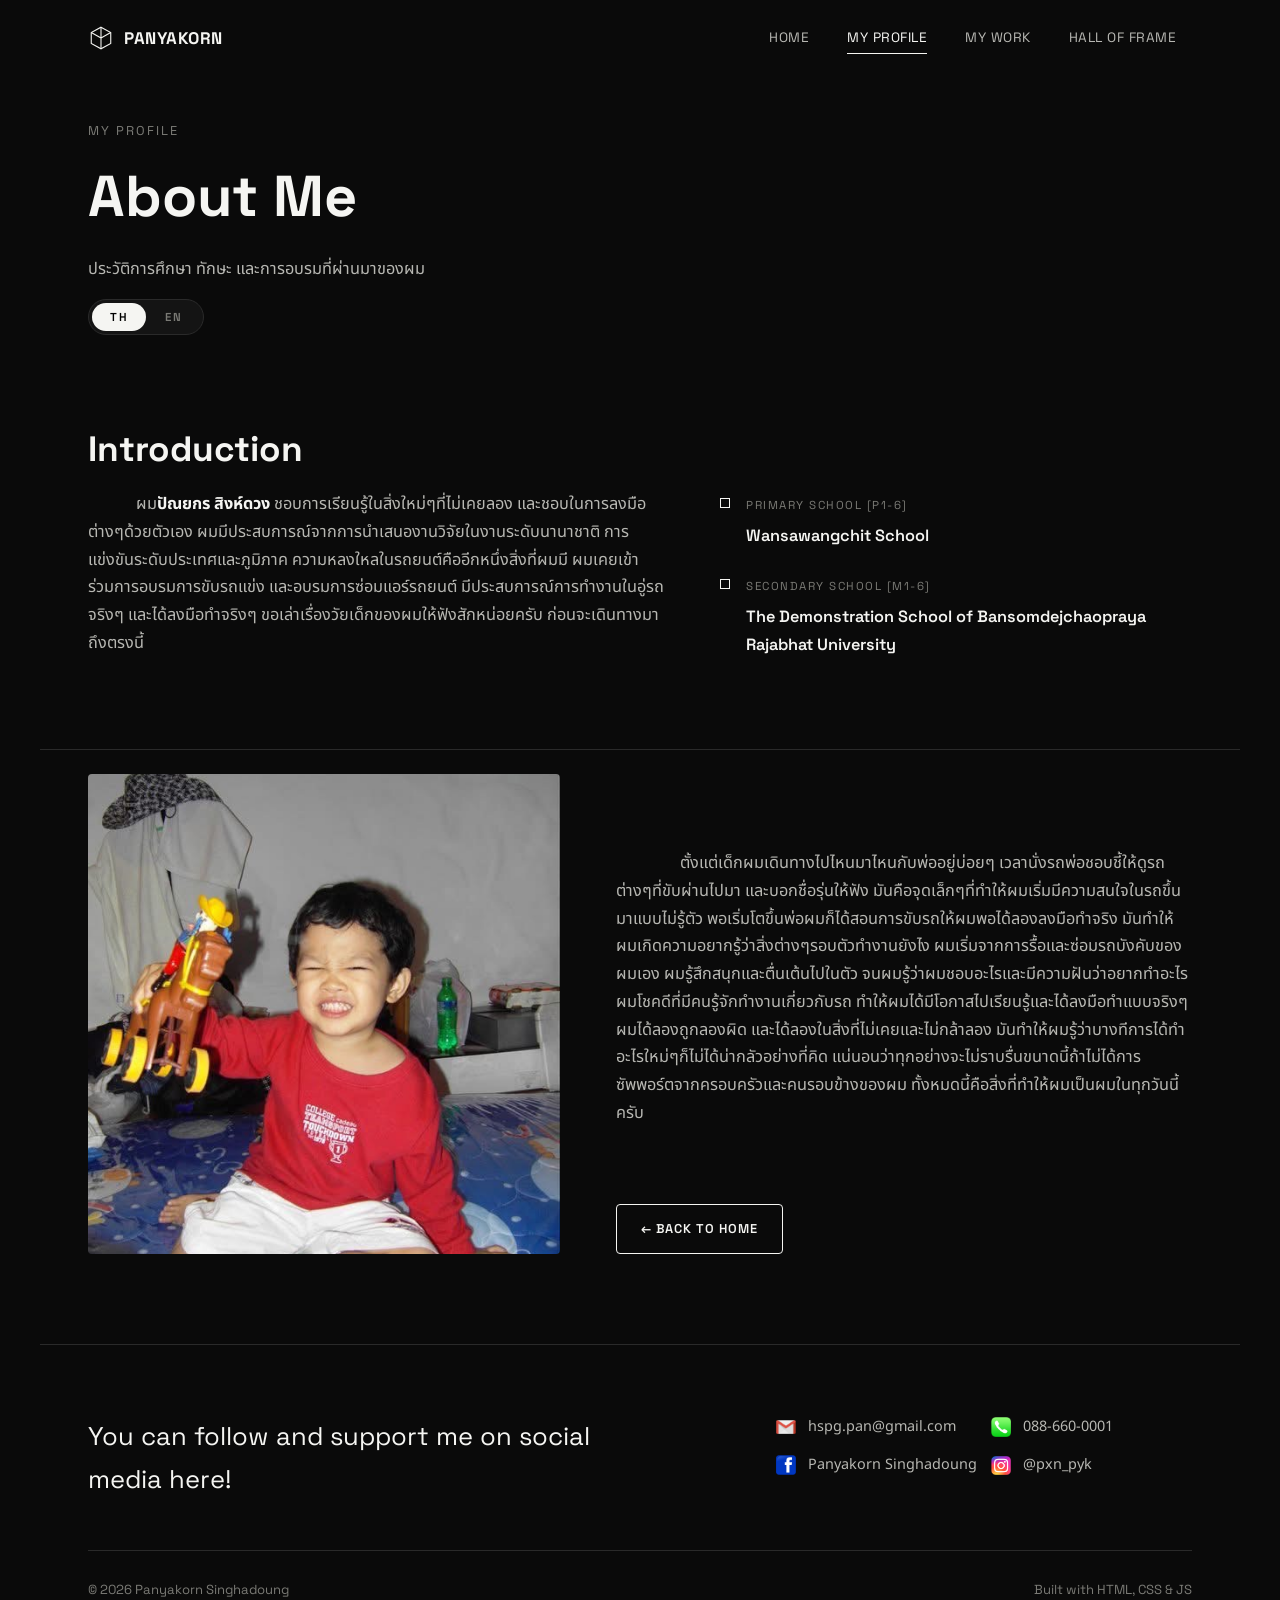
==== commit fea6405d: "เพิ่มหน้า My Work แยกงานซ่อมรถออกจาก Hall of Frame + ระบบฝังวิดีโอ Hall of Frame เก็บเฉพาะงานที่มีใบ" ====
--- a/about.html
+++ b/about.html
@@ -26,11 +26,20 @@
 <meta name="twitter:image" content="https://panyakorn-pan.github.io/panyakorn-portfolio/images/og-card.jpg?v=2">
 <meta name="theme-color" content="#0a0a0a">
 
-<link rel="icon" href="data:image/svg+xml,<svg xmlns=%22http://www.w3.org/2000/svg%22 viewBox=%220 0 100 100%22><rect width=%22100%22 height=%22100%22 rx=%2212%22 fill=%22%230a0a0a%22/><text x=%2250%22 y=%2266%22 font-size=%2250%22 font-family=%22sans-serif%22 font-weight=%22bold%22 fill=%22%23ffffff%22 text-anchor=%22middle%22>PS</text></svg>">
+<!-- ===== ไอคอนเว็บ (favicon) =====
+     ⚠️ ห้ามกลับไปใช้ href="data:image/svg+xml,..." อีก
+        เบราว์เซอร์แสดงได้ก็จริง แต่ **Google ไม่รองรับ** พอบอตอ่านไม่ได้
+        มันจะเอารูปลูกโลกสีฟ้าธรรมดามาแปะแทนในผลค้นหา (เคยเป็นมาแล้ว)
+        ต้องเป็นไฟล์รูปจริงที่มี URL จริงเท่านั้น
+     ไฟล์พวกนี้สร้างจากสคริปต์ ถ้าจะเปลี่ยนลาย ต้องสร้างใหม่ให้ครบทุกขนาด -->
+<link rel="icon" href="favicon.ico" sizes="any">
+<link rel="icon" type="image/png" sizes="192x192" href="images/favicon-192.png">
+<link rel="icon" type="image/png" sizes="96x96" href="images/favicon-96.png">
+<link rel="apple-touch-icon" href="images/apple-touch-icon.png">
 <link rel="preconnect" href="https://fonts.googleapis.com">
 <link rel="preconnect" href="https://fonts.gstatic.com" crossorigin>
 <link href="https://fonts.googleapis.com/css2?family=Noto+Sans+Thai:wght@300;400;500;600;700&family=Space+Grotesk:wght@500;600;700&display=swap" rel="stylesheet">
-<link rel="stylesheet" href="css/style.css?v=15">
+<link rel="stylesheet" href="css/style.css?v=17">
 </head>
 <body>
 
@@ -51,6 +60,7 @@
     <nav class="navbar__nav" id="navMenu">
       <a href="index.html" class="nav-link">Home</a>
       <a href="about.html" class="nav-link active">My Profile</a>
+      <a href="mywork.html" class="nav-link">My Work</a>
       <a href="portfolio.html" class="nav-link">Hall of Frame</a>
     </nav>
     <button class="navbar__toggle" id="navToggle" aria-label="เปิดเมนู">
@@ -171,6 +181,6 @@
 
 <a href="#" class="scroll-top" id="scrollTop" aria-label="กลับขึ้นบนสุด">↑</a>
 
-<script src="js/script.js?v=15"></script>
+<script src="js/script.js?v=17"></script>
 </body>
 </html>
--- a/css/style.css
+++ b/css/style.css
@@ -518,6 +518,15 @@
   object-fit: cover;
 }
 
+/* การ์ดหน้า My Work — รูปเป็น "ชิ้นส่วนที่เปลี่ยน" ถ่ายบนพื้นขาวแบบรูปสินค้า
+   ต้องใช้คนละแบบกับการ์ดผลงานทั่วไป:
+     พื้นสว่าง  = รูปสินค้าพื้นขาวจะกลืนไปกับการ์ดพอดี ไม่เห็นขอบขาวเป็นสี่เหลี่ยม
+     contain   = เห็นชิ้นส่วนเต็มตัว ไม่โดนตัดหัวตัดท้าย (cover จะครอปทิ้ง)
+     padding   = เว้นขอบรอบชิ้นส่วน ไม่ให้ชนขอบการ์ด
+   js/portfolio.js เป็นคนใส่คลาสนี้ให้เอง เมื่อผลงานอยู่กลุ่ม my-work */
+.project-thumb--part { background: var(--text); }
+.project-thumb--part img { object-fit: contain; padding: 9%; }
+
 /* ชั้นทับรูปตอนเอาเมาส์ชี้ — รูปมืดลงแล้วขึ้นข้อความบอกว่ากดได้
    ข้อความอยู่ใน js/portfolio.js (ค้นหาคำว่า project-thumb__overlay) */
 .project-thumb__overlay {
@@ -735,6 +744,72 @@
   margin-top: auto;
 }
 
+/* ---------- คลิปวิดีโอในหน้ารายละเอียดผลงาน ----------
+   กล่องอัตราส่วน 16:9 ที่ยืดหดตามความกว้างจอเอง
+   ⚠️ ต้องกำหนดสัดส่วนที่ "กล่องนอก" ไม่ใช่ที่ตัววิดีโอ
+      เพราะถ้าปล่อยให้ iframe กำหนดความสูงเอง หน้าเว็บจะกระตุกตอนโหลด
+      (เนื้อหาใต้วิดีโอจะกระโดดลงตอนวิดีโอโหลดเสร็จ) */
+.project-video {
+  position: relative;
+  width: 100%;
+  aspect-ratio: 16 / 9;
+  background: var(--surface);
+  border: 1px solid var(--border);
+  border-radius: var(--radius);
+  overflow: hidden;
+}
+.project-video iframe,
+.project-video video {
+  position: absolute;
+  inset: 0;
+  width: 100%;
+  height: 100%;
+  border: 0;
+  display: block;
+}
+
+/* ---------- หน้า My Work ---------- */
+/* แถบบอกประเภทงานที่รับทำ อยู่บนสุดของหน้า ให้คนกวาดตาแล้วรู้ทันทีว่าทำอะไรได้ */
+.work-skills {
+  display: flex;
+  flex-wrap: wrap;
+  gap: 10px;
+  margin-top: 26px;
+}
+.work-skill {
+  font-family: var(--font-head);
+  font-size: 0.76rem;
+  letter-spacing: 1px;
+  text-transform: uppercase;
+  color: var(--text-dim);
+  border: 1px solid var(--border);
+  border-radius: var(--radius);
+  padding: 9px 16px;
+}
+
+/* กล่องติดต่อท้ายหน้า — จุดสำคัญของหน้านี้
+   คนดูผลงานจบแล้วประทับใจ ต้องรู้ทันทีว่าติดต่อยังไง ไม่ต้องเลื่อนหาเอง */
+.work-contact {
+  border: 1px solid var(--border);
+  border-radius: var(--radius);
+  padding: 36px clamp(20px, 4vw, 44px);
+  text-align: center;
+}
+.work-contact__title {
+  font-family: var(--font-head);
+  font-size: 1.5rem;
+  font-weight: 700;
+  color: var(--text);
+  margin-bottom: 10px;
+}
+.work-contact__desc { color: var(--text-dim); margin-bottom: 26px; }
+.work-contact__links {
+  display: flex;
+  flex-wrap: wrap;
+  gap: 12px;
+  justify-content: center;
+}
+
 /* ---------- Project detail page ---------- */
 /* แถวปุ่มลิงก์ท้ายรายละเอียดงาน (View Full Paper + ORCID)
    flex-wrap ไว้เพื่อให้จอแคบปุ่มตกลงมาเรียงกันเองแทนที่จะล้นขอบ */
@@ -800,6 +875,15 @@
 }
 .project-detail__info { display: flex; flex-direction: column; gap: 24px; }
 .project-detail__desc { color: var(--text-dim); font-size: 1.02rem; }
+
+/* คลาสตัวช่วย: ห้ามหักบรรทัดกลางก้อนนี้
+   ใช้ครอบข้อความที่มีเว้นวรรคข้างในแต่ต้องอยู่ด้วยกันเสมอ เช่น (BPK9 International hospital)
+   ผลคือ ถ้าที่บนบรรทัดเดิมพอ -> อยู่บรรทัดเดิม / ถ้าไม่พอ -> ยกไปบรรทัดใหม่ทั้งก้อน
+   ไม่มีทางถูกหักครึ่งกลางวงเล็บอีก
+
+   ⚠️ อย่าเอาไปครอบข้อความยาวๆ ทั้งประโยค เพราะมันจะไม่ยอมตัดบรรทัดเลย
+      แล้วดันจนหน้าเว็บเลื่อนออกด้านข้างในมือถือ ใช้กับก้อนสั้นๆ เท่านั้น */
+.nowrap { white-space: nowrap; }
 
 .project-slider {
   position: relative;
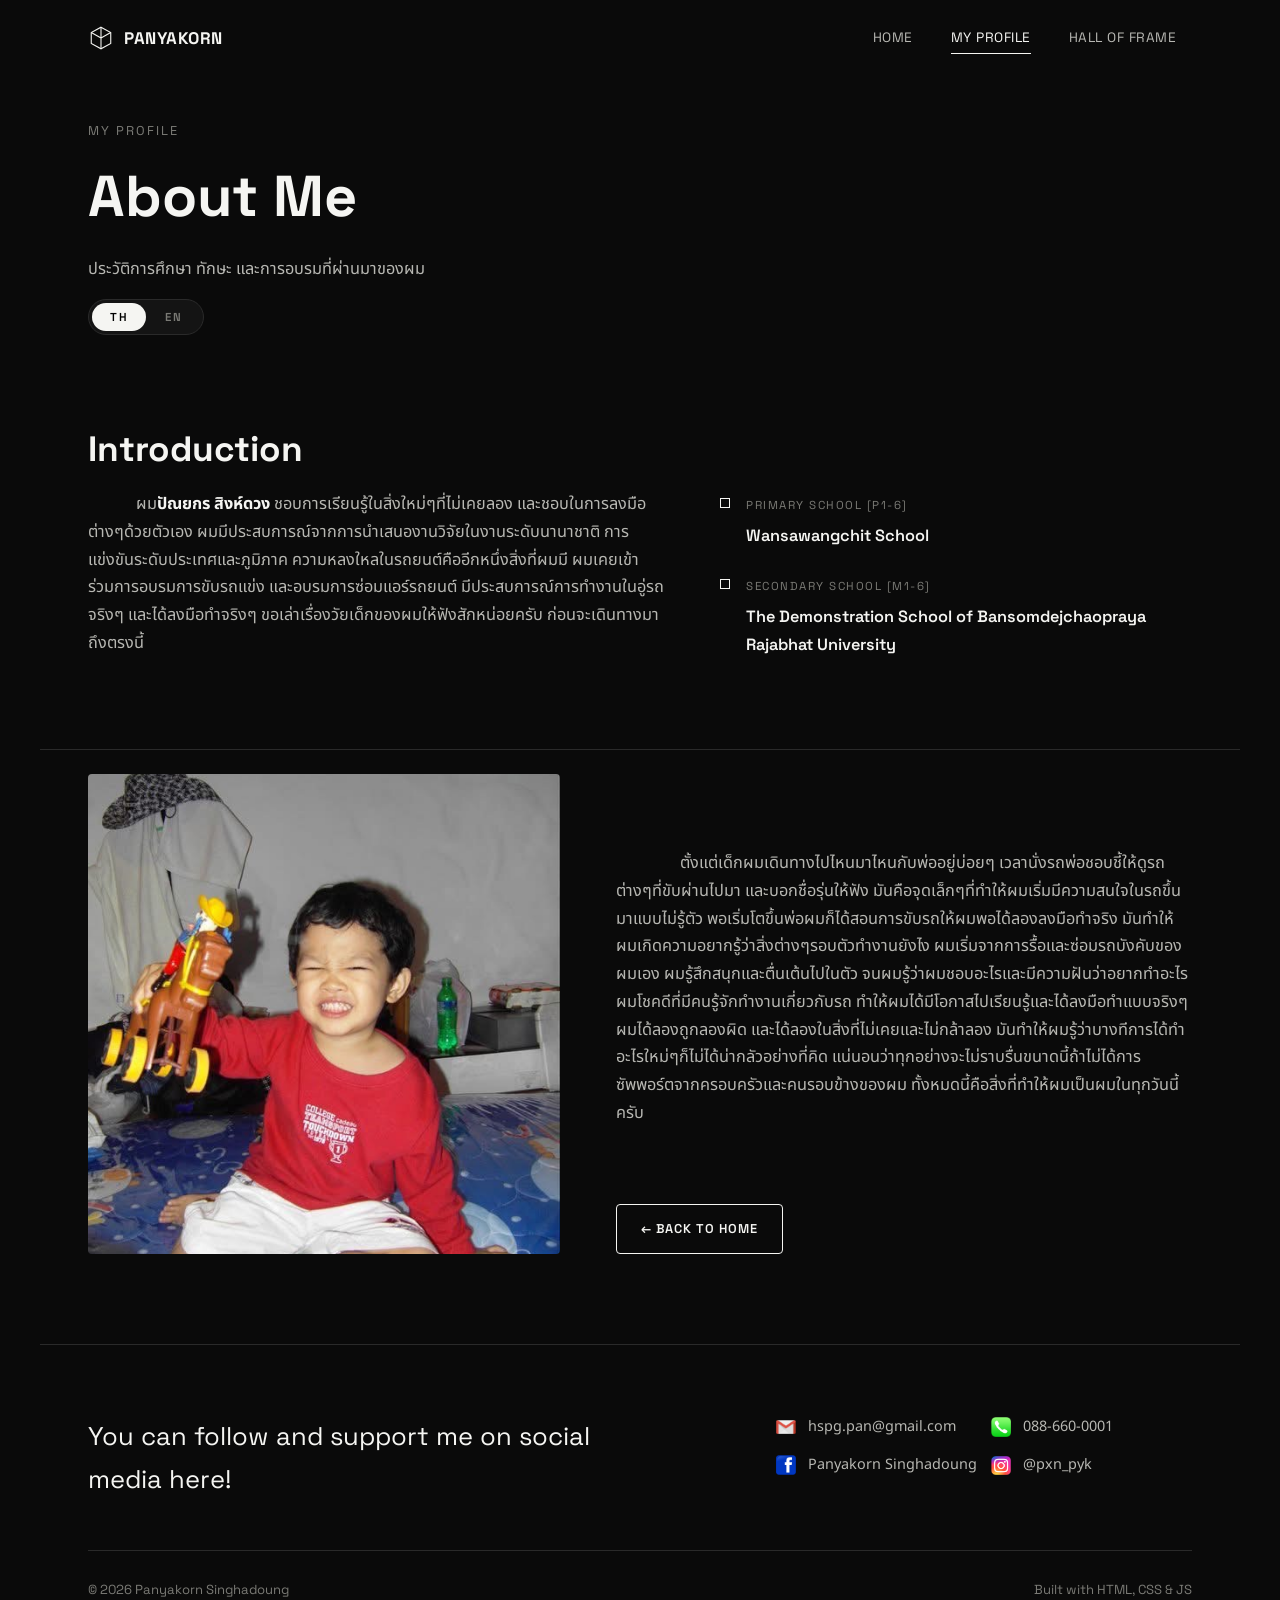
==== commit e4b5d353: "ซ่อนหน้า My Work ไว้ก่อน ยังไม่เปิดให้คนทั่วไปเห็น เจ้าของเว็บยังเติมเนื้อหาไม่เสร็จ เลยซ่อนไว้แบบกล" ====
--- a/about.html
+++ b/about.html
@@ -39,7 +39,7 @@
 <link rel="preconnect" href="https://fonts.googleapis.com">
 <link rel="preconnect" href="https://fonts.gstatic.com" crossorigin>
 <link href="https://fonts.googleapis.com/css2?family=Noto+Sans+Thai:wght@300;400;500;600;700&family=Space+Grotesk:wght@500;600;700&display=swap" rel="stylesheet">
-<link rel="stylesheet" href="css/style.css?v=17">
+<link rel="stylesheet" href="css/style.css?v=19">
 </head>
 <body>
 
@@ -60,7 +60,6 @@
     <nav class="navbar__nav" id="navMenu">
       <a href="index.html" class="nav-link">Home</a>
       <a href="about.html" class="nav-link active">My Profile</a>
-      <a href="mywork.html" class="nav-link">My Work</a>
       <a href="portfolio.html" class="nav-link">Hall of Frame</a>
     </nav>
     <button class="navbar__toggle" id="navToggle" aria-label="เปิดเมนู">
@@ -181,6 +180,6 @@
 
 <a href="#" class="scroll-top" id="scrollTop" aria-label="กลับขึ้นบนสุด">↑</a>
 
-<script src="js/script.js?v=17"></script>
+<script src="js/script.js?v=19"></script>
 </body>
 </html>
--- a/css/style.css
+++ b/css/style.css
@@ -499,6 +499,49 @@
   background: var(--border);
   border: 1px solid var(--border);
 }
+
+/* ---------- โหมดช็อป: ใช้เฉพาะหน้า My Work ----------
+   Hall of Frame ใช้การ์ดใหญ่ 2 คอลัมน์ติดกันเป็นตาราง เหมือนนิตยสาร
+   ส่วนหน้า My Work อยากได้ฟีลเลือกซื้อของ เลยต้องคนละแบบ:
+     4 คอลัมน์      = เห็นของเยอะๆ ในตาเดียว กวาดตาเลือกได้เร็ว
+     มีช่องไฟจริง   = การ์ดดูเป็น "สินค้าแยกชิ้น" ไม่ใช่ตารางผืนเดียว
+     รูปจัตุรัส 1:1  = สัดส่วนมาตรฐานของรูปสินค้า วางเรียงแล้วเป็นระเบียบ
+
+   ⚠️ เขียนชื่อคลาสซ้อนกันสองตัว (.portfolio__grid.portfolio__grid--shop) โดยตั้งใจ
+      เพื่อให้ค่าความจำเพาะสูงกว่ากฎของ .portfolio__grid เฉยๆ
+      ไม่งั้นกฎ 1 คอลัมน์ในจอเล็กด้านล่างไฟล์จะมาทับ แล้วหน้านี้จะเหลือคอลัมน์เดียว */
+.portfolio__grid.portfolio__grid--shop {
+  grid-template-columns: repeat(4, 1fr);
+  gap: 14px;
+  background: none;
+  border: 0;
+}
+.portfolio__grid--shop .project-card {
+  border: 1px solid var(--border);
+  border-radius: var(--radius);
+  overflow: hidden;
+}
+/* กรอบ 4:3 ต้องตรงกับ TARGET_RATIO ใน tools/prep_part_photos.py
+   ถ้าเปลี่ยนตรงนี้ ต้องไปเปลี่ยนในสคริปต์แล้วรันจัดรูปใหม่ด้วย ไม่งั้นจะเหลือขอบขาวไม่เท่ากัน
+   (เลือก 4:3 แทนจัตุรัส เพราะชิ้นส่วนภายในรถส่วนใหญ่เป็นทรงแนวนอน) */
+.portfolio__grid--shop .project-thumb { aspect-ratio: 4 / 3; }
+/* การ์ดแคบลง ตัวหนังสือกับระยะขอบต้องย่อตาม ไม่งั้นดูอึดอัด */
+.portfolio__grid--shop .project-card__body { padding: 16px 18px 18px; gap: 8px; }
+.portfolio__grid--shop .project-card__title { font-size: 0.95rem; line-height: 1.45; }
+.portfolio__grid--shop .project-cta { padding-top: 12px; font-size: 0.66rem; }
+
+/* จอแคบลงมาก็ลดจำนวนคอลัมน์ แต่ไม่ลงไปถึง 1 คอลัมน์
+   เพราะมือถือแอปช็อปปิ้งก็ยังวาง 2 ชิ้นต่อแถว ถ้าเหลือชิ้นเดียวจะเสียฟีลเลือกของ */
+@media (max-width: 1080px) {
+  .portfolio__grid.portfolio__grid--shop { grid-template-columns: repeat(3, 1fr); }
+}
+@media (max-width: 820px) {
+  .portfolio__grid.portfolio__grid--shop { grid-template-columns: repeat(2, 1fr); gap: 12px; }
+}
+@media (max-width: 420px) {
+  .portfolio__grid--shop .project-card__body { padding: 12px 13px 14px; }
+  .portfolio__grid--shop .project-card__title { font-size: 0.87rem; }
+}
 .project-card {
   background: var(--bg);
   display: flex;
@@ -524,8 +567,12 @@
      contain   = เห็นชิ้นส่วนเต็มตัว ไม่โดนตัดหัวตัดท้าย (cover จะครอปทิ้ง)
      padding   = เว้นขอบรอบชิ้นส่วน ไม่ให้ชนขอบการ์ด
    js/portfolio.js เป็นคนใส่คลาสนี้ให้เอง เมื่อผลงานอยู่กลุ่ม my-work */
-.project-thumb--part { background: var(--text); }
-.project-thumb--part img { object-fit: contain; padding: 9%; }
+.project-thumb--part { background: #ffffff; }
+/* ⚠️ ห้ามใส่ padding ตรงนี้
+   รูปถูกจัดขอบขาวมาให้เรียบร้อยแล้วด้วย tools/prep_part_photos.py (ขอบ 4% สัดส่วน 4:3)
+   ถ้าใส่ padding เพิ่มอีก จะกลายเป็นขอบขาวซ้อนขอบขาว ชิ้นส่วนจะลอยเล็กอยู่กลางกรอบ
+   (เคยเป็นมาแล้ว — รูปสินค้าที่โหลดมามีพื้นขาวติดมาในไฟล์เยอะอยู่แล้ว) */
+.project-thumb--part img { object-fit: contain; }
 
 /* ชั้นทับรูปตอนเอาเมาส์ชี้ — รูปมืดลงแล้วขึ้นข้อความบอกว่ากดได้
    ข้อความอยู่ใน js/portfolio.js (ค้นหาคำว่า project-thumb__overlay) */
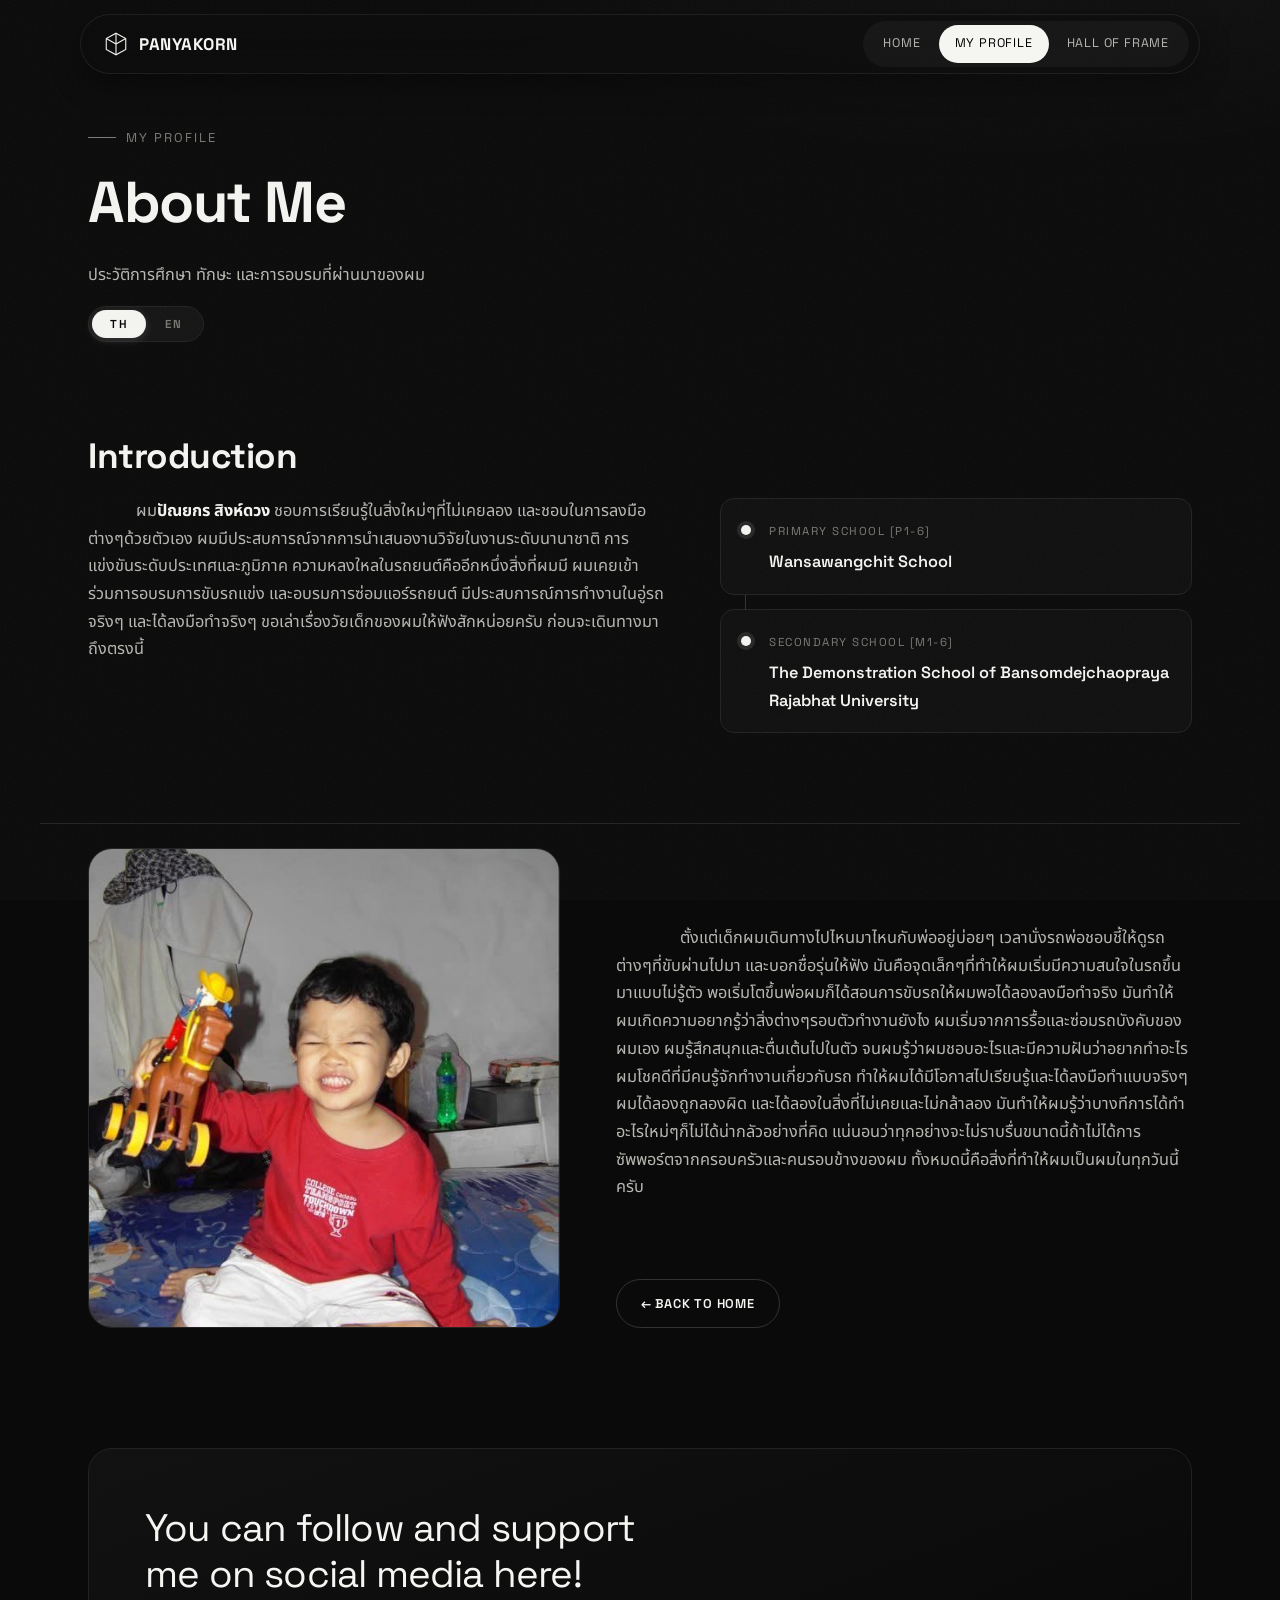
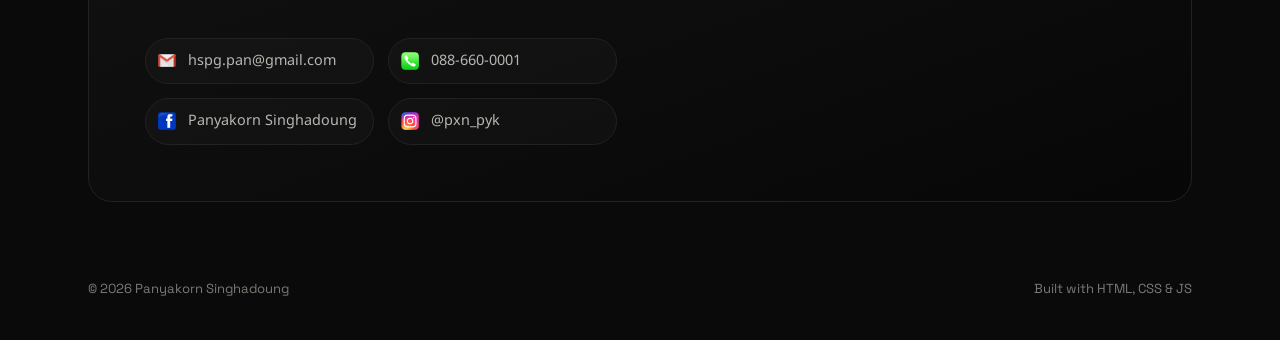
==== commit 7bc0be0c: "ปรับ UI ให้โมเดิร์นขึ้น (ธีมขาวดำ โครงหน้าและข้อความเดิม) - navbar แคปซูลลอย, ปุ่มทรงแคปซูล + ลูกศรใ" ====
--- a/about.html
+++ b/about.html
@@ -39,7 +39,7 @@
 <link rel="preconnect" href="https://fonts.googleapis.com">
 <link rel="preconnect" href="https://fonts.gstatic.com" crossorigin>
 <link href="https://fonts.googleapis.com/css2?family=Noto+Sans+Thai:wght@300;400;500;600;700&family=Space+Grotesk:wght@500;600;700&display=swap" rel="stylesheet">
-<link rel="stylesheet" href="css/style.css?v=19">
+<link rel="stylesheet" href="css/style.css?v=20">
 </head>
 <body>
 
--- a/css/style.css
+++ b/css/style.css
@@ -1261,3 +1261,259 @@
   .footer__top { flex-direction: column; }
 }
 
+/* ==========================================================================
+   Modern refresh — ปรับหน้าตาให้โมเดิร์นขึ้น (ธีมขาวดำเดิม โครงหน้า/ข้อความเดิมทุกอย่าง)
+   แก้เฉพาะ CSS ล้วน ไม่ได้เพิ่ม element ใหม่ในหน้าเว็บ
+   ⚠️ ก้อนนี้ต้องอยู่ท้ายไฟล์เสมอ เพราะตั้งใจเขียนทับกฎด้านบน (รวมถึงกฎจอเล็ก)
+   ========================================================================== */
+:root {
+  --radius: 14px;
+  --border: #222;
+  --border-strong: #333;
+  --ease: cubic-bezier(.22, 1, .36, 1);
+}
+body {
+  /* แสงจางๆ มุมขวาบน ให้พื้นดำไม่แบน */
+  background:
+    radial-gradient(1200px 600px at 80% -10%, rgba(255,255,255,.045), transparent 60%),
+    var(--bg);
+}
+/* เกรนบางมากทับทั้งหน้า — pointer-events: none เลยไม่ขวางการคลิก */
+body::before {
+  content: '';
+  position: fixed; inset: 0;
+  pointer-events: none;
+  z-index: 1;
+  opacity: .05;
+  background-image: url("data:image/svg+xml,%3Csvg xmlns='http://www.w3.org/2000/svg' width='160' height='160'%3E%3Cfilter id='n'%3E%3CfeTurbulence type='fractalNoise' baseFrequency='.9' numOctaves='2' stitchTiles='stitch'/%3E%3C/filter%3E%3Crect width='100%25' height='100%25' filter='url(%23n)'/%3E%3C/svg%3E");
+}
+
+/* ---------- Navbar: แคปซูลลอย ---------- */
+.navbar,
+.navbar.scrolled { top: 14px; background: none; border: 0; backdrop-filter: none; }
+.navbar__inner {
+  height: 60px;
+  max-width: 1120px;
+  border: 1px solid rgba(255,255,255,.08);
+  border-radius: 999px;
+  background: rgba(14,14,14,.55);
+  backdrop-filter: blur(16px) saturate(140%);
+  -webkit-backdrop-filter: blur(16px) saturate(140%);
+  padding: 0 10px 0 22px;
+  box-shadow: 0 10px 30px rgba(0,0,0,.35);
+}
+.navbar__nav { gap: 2px; background: rgba(255,255,255,.04); padding: 4px; border-radius: 999px; }
+.nav-link {
+  font-size: .78rem; letter-spacing: .8px;
+  padding: 8px 16px; border-radius: 999px;
+  transition: color .2s ease, background .25s var(--ease);
+}
+.nav-link::after { display: none; }
+.nav-link:hover { background: rgba(255,255,255,.06); }
+.nav-link.active { background: var(--text); color: #000; }
+
+/* ---------- ปุ่ม: ทรงแคปซูล + ลูกศรในวงกลม ---------- */
+.btn-outline,
+.btn-solid {
+  border-radius: 999px;
+  padding: 8px 8px 8px 24px;
+  gap: 14px;
+  letter-spacing: .8px;
+  transition: background .3s var(--ease), color .3s var(--ease), border-color .3s ease;
+}
+.btn-outline { border-color: var(--border-strong); }
+.btn-outline:hover { border-color: var(--text); }
+.btn-outline .arrow,
+.btn-solid .arrow {
+  width: 34px; height: 34px;
+  border-radius: 50%;
+  display: inline-flex; align-items: center; justify-content: center;
+  background: var(--text); color: #000;
+  transition: transform .35s var(--ease), background .3s ease, color .3s ease;
+}
+.btn-solid .arrow { background: #000; color: var(--text); }
+.btn-outline:hover .arrow { background: #000; color: var(--text); transform: rotate(-45deg); }
+.btn-solid:hover .arrow { transform: rotate(-45deg); }
+/* ปุ่มที่ไม่มีวงกลมลูกศร (เช่น ← Back to Home) ใช้ระยะซ้ายขวาเท่ากัน */
+.btn-outline:not(:has(.arrow)),
+.btn-solid:not(:has(.arrow)) { padding: 13px 24px; }
+.btn-doi { border-radius: 999px; }
+
+/* ---------- Hero / บล็อกแบ่งครึ่งหน้าแรก: กล่องมุมโค้งแยกกัน ---------- */
+.split-block { border-bottom: 0; gap: 14px; padding: 0 14px 14px; min-height: 600px; }
+/* บล็อกแรก (hero) เว้นที่ให้ navbar ลอย และสูงเต็มจอ */
+.split-block:first-of-type { padding-top: 90px; min-height: 100vh; }
+.split-block__panel {
+  background: linear-gradient(160deg, #111 0%, #050505 100%);
+  border: 1px solid var(--border);
+  border-radius: 24px;
+  position: relative;
+  overflow: hidden;
+}
+.split-block__media { border-radius: 24px; border: 1px solid var(--border); }
+.split-block__media img { transition: transform 1.2s var(--ease); }
+.split-block:hover .split-block__media img { transform: scale(1.04); }
+/* แสงวงกลมจางๆ หลังชื่อ */
+.hero-panel::after {
+  content: ''; position: absolute; width: 520px; height: 520px;
+  left: -160px; bottom: -220px; border-radius: 50%;
+  background: radial-gradient(circle, rgba(255,255,255,.08), transparent 65%);
+  pointer-events: none;
+}
+.hero-panel__name .line-lg { letter-spacing: -1.5px; }
+.preview-panel__title { letter-spacing: -1px; font-size: clamp(2rem, 4.4vw, 3rem); }
+
+/* ---------- หัวหน้าย่อย ---------- */
+.page-header__eyebrow { display: inline-flex; align-items: center; gap: 10px; }
+.page-header__eyebrow::before { content: ''; width: 28px; height: 1px; background: currentColor; }
+.page-header__title { letter-spacing: -1.5px; }
+.section__title { letter-spacing: -.5px; }
+
+/* ---------- ปุ่มกรอง: รวมเป็นแถบสลับก้อนเดียว ---------- */
+.portfolio__filters {
+  display: inline-flex; gap: 4px; padding: 4px;
+  border: 1px solid var(--border); border-radius: 999px; background: var(--surface);
+}
+.filter-pill { border: 0; padding: 9px 20px; }
+.filter-pill:hover { color: var(--text); }
+
+/* ---------- การ์ดผลงาน: แยกใบ มุมโค้ง ลอยขึ้นตอนชี้ ---------- */
+.portfolio__grid,
+.portfolio__grid.portfolio__grid--shop { gap: 18px; background: none; border: 0; }
+.project-card,
+.portfolio__grid--shop .project-card {
+  background: var(--surface);
+  border: 1px solid var(--border);
+  border-radius: 20px;
+  overflow: hidden;
+  transition: transform .45s var(--ease), border-color .3s ease, box-shadow .45s var(--ease);
+}
+.project-card:hover {
+  transform: translateY(-4px);
+  border-color: var(--border-strong);
+  box-shadow: 0 24px 50px -20px rgba(0,0,0,.8);
+  background: var(--surface);
+}
+.project-thumb { margin: 8px 8px 0; border-radius: 14px; }
+.project-thumb img { transition: transform .8s var(--ease); }
+.project-card:hover .project-thumb img { transform: scale(1.05); }
+.project-badge {
+  border-radius: 999px; border-color: var(--border-strong);
+  background: rgba(255,255,255,.03); padding: 5px 12px;
+}
+.project-card__title { letter-spacing: -.2px; line-height: 1.45; }
+.project-cta {
+  display: flex; justify-content: space-between; align-items: center;
+  border-top-style: dashed;
+}
+/* ลูกศรวงกลมท้ายการ์ด (วาดด้วย CSS ไม่ได้เพิ่มข้อความใน HTML) */
+.project-cta::after {
+  content: '→'; flex-shrink: 0;
+  width: 30px; height: 30px; border-radius: 50%;
+  border: 1px solid var(--border-strong);
+  display: inline-flex; align-items: center; justify-content: center;
+  font-size: .9rem; letter-spacing: 0;
+  transition: transform .35s var(--ease), background .3s ease, color .3s ease;
+}
+.project-card:hover .project-cta::after { background: var(--text); color: #000; transform: rotate(-45deg); }
+
+/* ---------- ไทม์ไลน์การศึกษา: กล่องต่อกันด้วยเส้น ---------- */
+.edu-timeline { gap: 14px; }
+.edu-item {
+  position: relative;
+  padding: 18px 20px 18px 48px;
+  border: 1px solid var(--border); border-radius: var(--radius);
+  background: rgba(255,255,255,.02);
+}
+.edu-dot {
+  position: absolute; left: 20px; top: 26px; margin: 0;
+  width: 10px; height: 10px; border-radius: 50%;
+  border: 0; background: var(--text);
+  box-shadow: 0 0 0 4px rgba(255,255,255,.1);
+}
+.edu-item + .edu-item::before {
+  content: ''; position: absolute; left: 24px; top: -15px; height: 15px; width: 1px; background: var(--border-strong);
+}
+.lang-btn.active { box-shadow: 0 2px 10px rgba(255,255,255,.15); }
+.childhood__media { border: 1px solid var(--border); border-radius: 24px; }
+
+/* ---------- หน้า Goethe ---------- */
+.goethe-stats { gap: 14px; background: none; border: 0; }
+.goethe-stat {
+  border: 1px solid var(--border); border-radius: 18px;
+  background: linear-gradient(160deg, #141414, #0a0a0a);
+  padding: 26px 26px 24px;
+}
+.goethe-stat__num { font-size: clamp(2rem, 4vw, 2.8rem); letter-spacing: -1px; }
+.goethe-level__mark { letter-spacing: -1px; }
+.cert__thumb { border-radius: 12px; }
+.cert__thumb img { transition: opacity .25s ease, transform .6s var(--ease); }
+@media (hover: hover) and (pointer: fine) {
+  .cert:hover .cert__thumb img { transform: scale(1.04); }
+}
+
+/* ---------- หน้ารายละเอียดผลงาน ---------- */
+.project-slider { border-radius: 20px; }
+.project-slider__btn { backdrop-filter: blur(8px); }
+.project-slider__thumb { border-radius: 10px; }
+.project-award { border-radius: 0 var(--radius) var(--radius) 0; background: rgba(255,255,255,.03); }
+.project-video { border-radius: 20px; }
+
+/* ---------- หน้า My Work ---------- */
+.work-skill { border-radius: 999px; background: rgba(255,255,255,.02); }
+.work-contact { border-radius: 24px; background: linear-gradient(160deg, #121212, #070707); }
+
+/* ---------- Footer: กล่องใหญ่ + ช่องทางติดต่อทรงแคปซูล ---------- */
+.footer { border-top: 0; padding-top: 30px; }
+.footer__top {
+  border: 1px solid var(--border); border-radius: 24px;
+  padding: clamp(28px, 5vw, 56px);
+  background: linear-gradient(160deg, #121212, #070707);
+  align-items: center;
+}
+.footer__tagline { font-size: clamp(1.5rem, 3.4vw, 2.4rem); letter-spacing: -.8px; line-height: 1.2; }
+.contact-item {
+  padding: 10px 16px 10px 12px;
+  border: 1px solid var(--border); border-radius: 999px;
+  background: rgba(255,255,255,.02);
+  transition: border-color .25s ease, color .25s ease, background .25s ease;
+}
+a.contact-item:hover { border-color: var(--text); background: rgba(255,255,255,.05); }
+.contact-icon { width: 18px; height: 18px; }
+.footer__bottom { border-top: 0; }
+
+.scroll-top { background: var(--text); color: #000; border: 0; box-shadow: 0 8px 24px rgba(0,0,0,.5); }
+.scroll-top:hover { opacity: .85; }
+
+@media (prefers-reduced-motion: reduce) {
+  .split-block:hover .split-block__media img,
+  .project-card:hover .project-thumb img,
+  .project-card:hover { transform: none; }
+}
+
+/* ---------- จอเล็ก (ต้องอยู่ท้ายสุด ทับกฎด้านบน) ---------- */
+@media (max-width: 900px) {
+  .split-block { padding: 0 10px 10px; gap: 10px; }
+  .split-block:first-of-type { padding-top: 84px; min-height: unset; }
+}
+@media (max-width: 720px) {
+  .navbar, .navbar.scrolled { top: 10px; }
+  .navbar__inner { margin: 0 10px; width: auto; padding: 0 6px 0 18px; height: 56px; }
+  /* เมนูมือถือ: กล่องลอยมุมโค้ง ตอนปิดซ่อนสนิท (เดิมเลื่อนขึ้นไม่พ้น เห็นเมนูโผล่ขอบบน) */
+  .navbar__nav {
+    top: 76px; left: 10px; right: 10px;
+    border-radius: 20px; border: 1px solid var(--border); padding: 8px;
+    background: rgba(14,14,14,.94); backdrop-filter: blur(16px);
+    transform: translateY(-8px); opacity: 0; visibility: hidden;
+    transition: transform .3s var(--ease), opacity .25s ease, visibility .25s ease;
+  }
+  .navbar__nav.open { transform: none; opacity: 1; visibility: visible; }
+  .nav-link { padding: 14px 16px; }
+  .portfolio__filters { display: flex; width: 100%; }
+  .filter-pill { flex: 1; }
+  /* คำอธิบายใต้หัวข้อแบบจัดกลาง (Hall of Frame) เดิมบังคับให้อยู่บรรทัดเดียว
+     จอมือถือแคบกว่าประโยค เลยดันทั้งหน้าให้กว้างเกินจอ ปุ่มเมนูโดนตัดขอบขวา
+     จอเล็กยอมให้ขึ้นบรรทัดใหม่แทน */
+  .page-header--center .page-header__desc { white-space: normal; font-size: .95rem; }
+}
+
